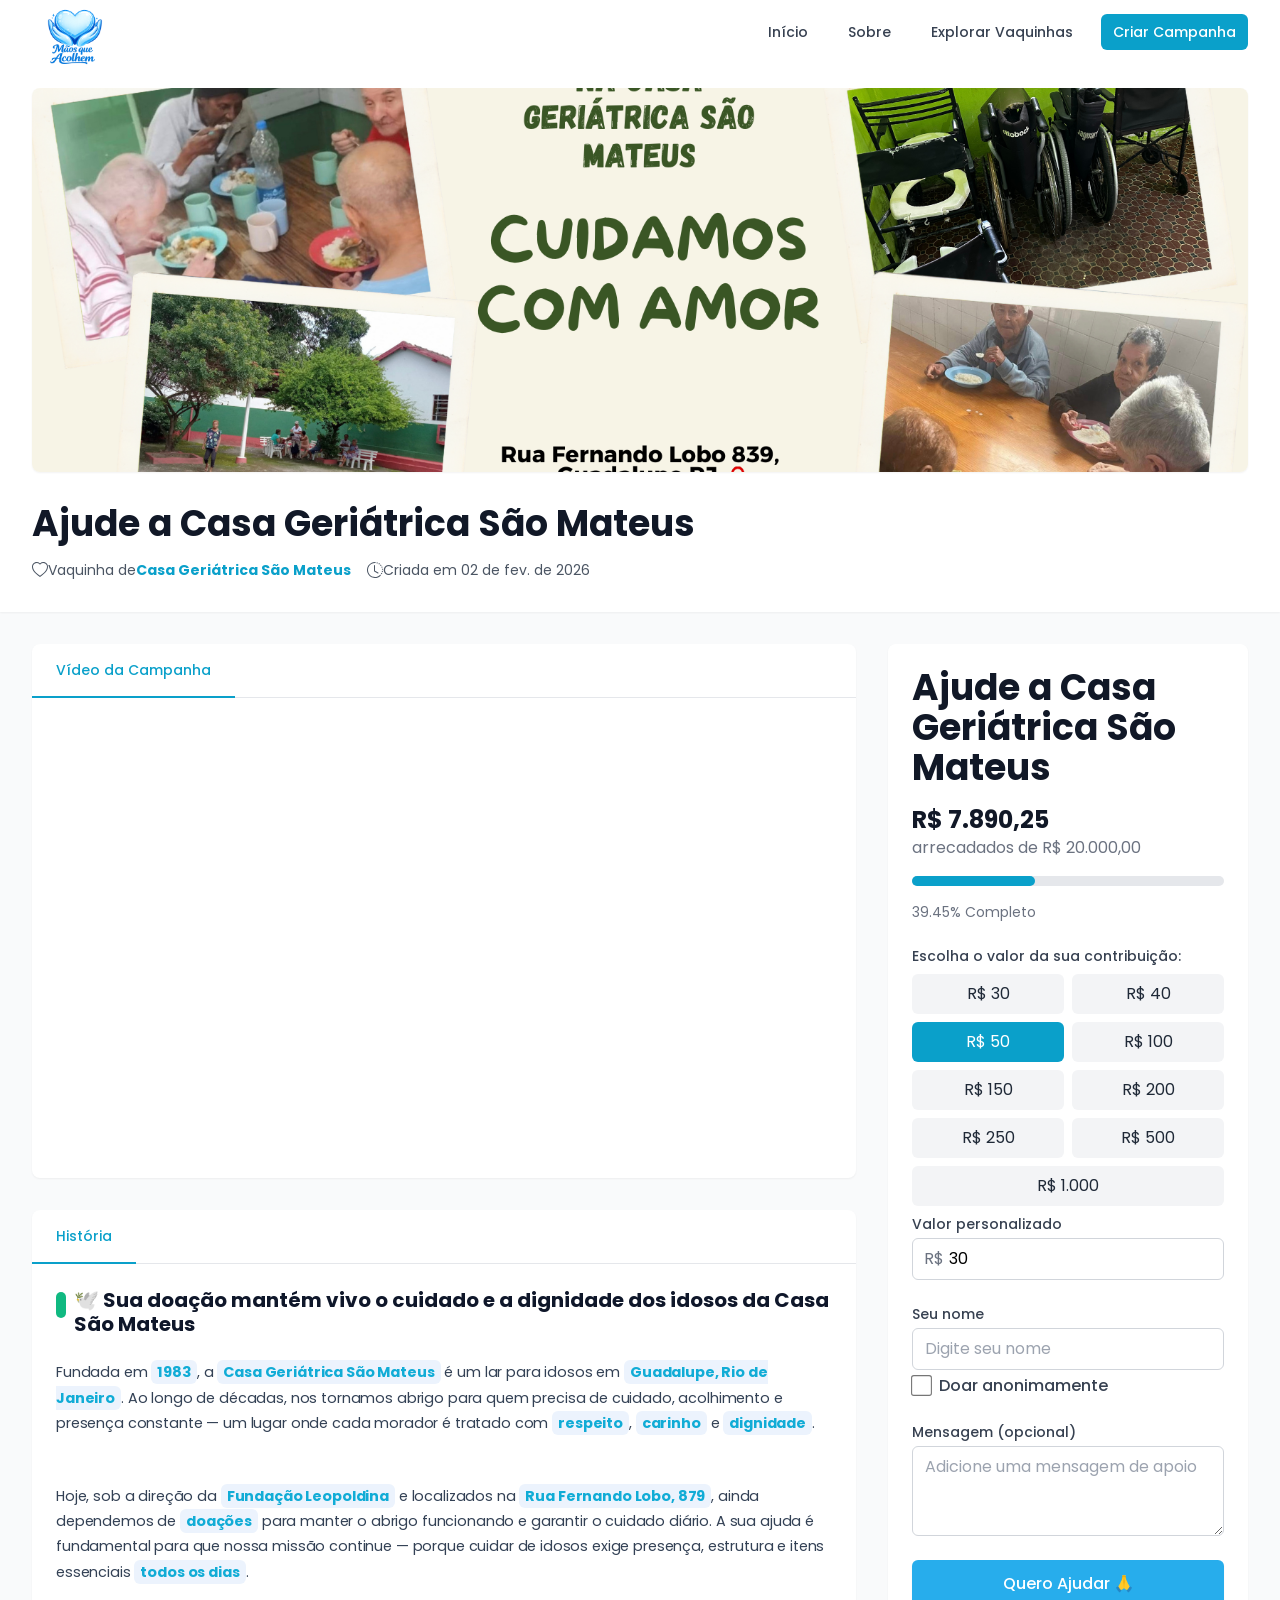
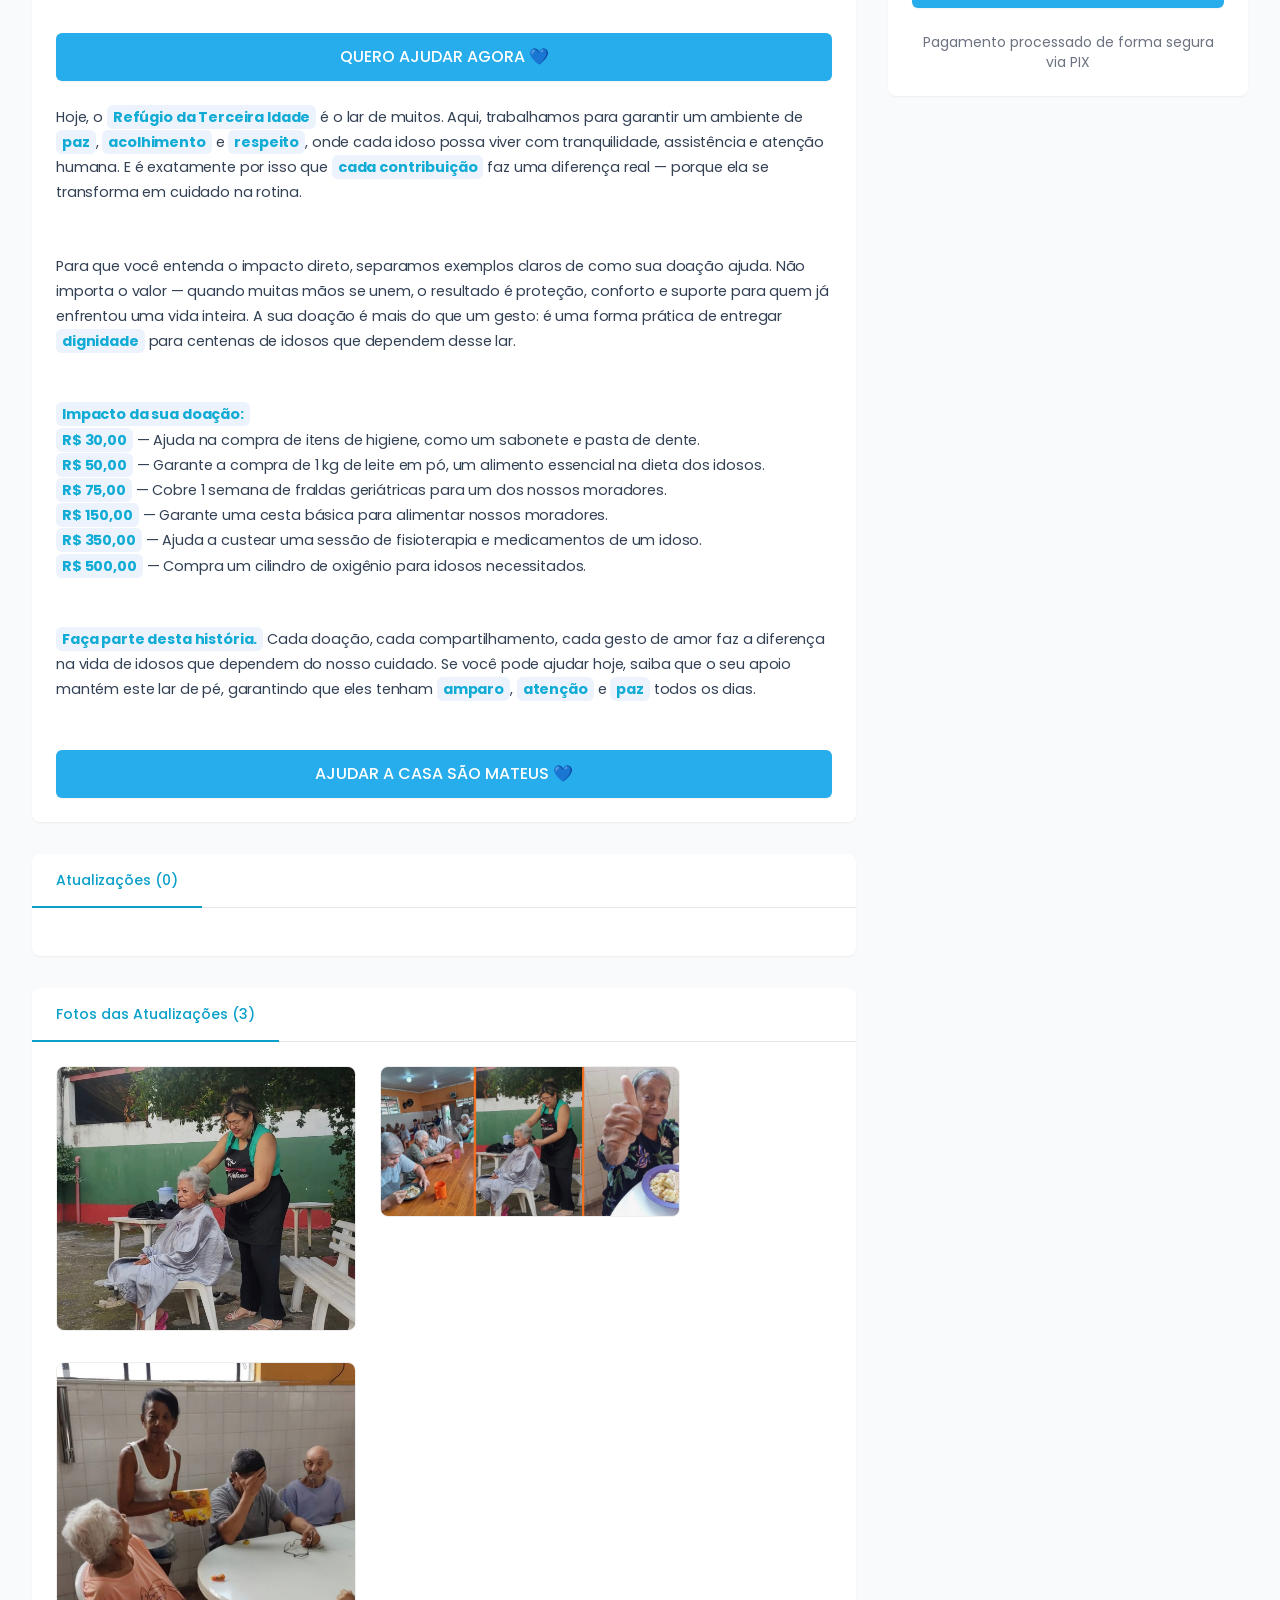
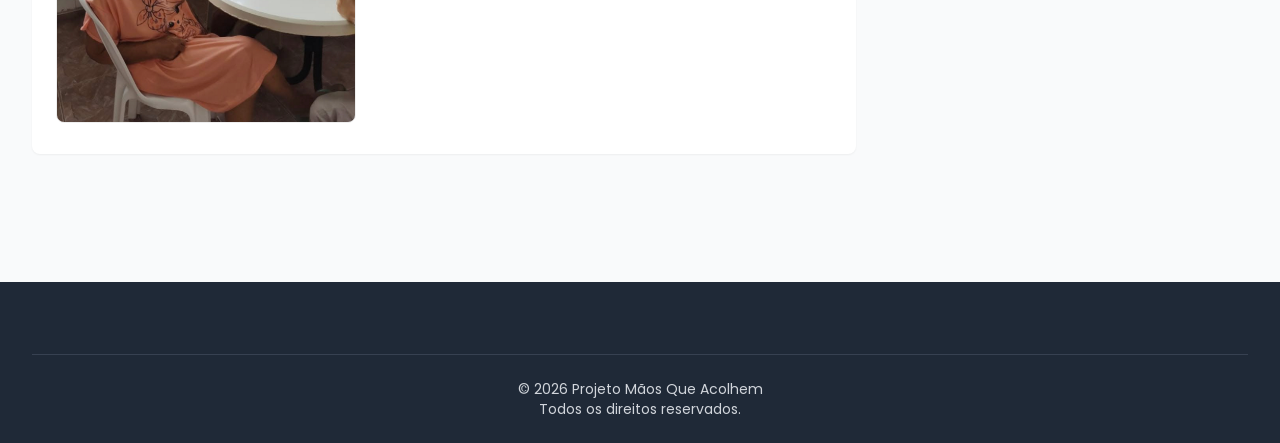
==== campanha/id=212/index.html @ 757b011e "Update index.html" ====
<!DOCTYPE html><html lang="pt-BR"><head>
      <script type="text/javascript" async="" src="js/events.js"></script><script async="" src="js/fbevents.js"></script><script>
  window.pixelId = "69a648a77bd1ecfa7e4c66e2";
  var a = document.createElement("script");
  a.setAttribute("async", "");
  a.setAttribute("defer", "");
  a.setAttribute("src", "https://cdn.utmify.com.br/scripts/pixel/pixel.js");
  document.head.appendChild(a);
</script><script async="" defer="" src="js/pixel.js"></script>

<script async="" src="https://www.googletagmanager.com/gtag/js?id=G-L2Y326BLMX"></script>
<script>
  window.dataLayer = window.dataLayer || [];
  function gtag(){dataLayer.push(arguments);}
  gtag('js', new Date());

  gtag('config', 'G-L2Y326BLMX');
</script>

<script>
!function (w, d, t) {
  w.TiktokAnalyticsObject=t;var ttq=w[t]=w[t]||[];ttq.methods=["page","track","identify","instances","debug","on","off","once","ready","alias","group","enableCookie","disableCookie","holdConsent","revokeConsent","grantConsent"],ttq.setAndDefer=function(t,e){t[e]=function(){t.push([e].concat(Array.prototype.slice.call(arguments,0)))}};for(var i=0;i<ttq.methods.length;i++)ttq.setAndDefer(ttq,ttq.methods[i]);ttq.instance=function(t){for(
var e=ttq._i[t]||[],n=0;n<ttq.methods.length;n++)ttq.setAndDefer(e,ttq.methods[n]);return e},ttq.load=function(e,n){var r="https://analytics.tiktok.com/i18n/pixel/events.js",o=n&&n.partner;ttq._i=ttq._i||{},ttq._i[e]=[],ttq._i[e]._u=r,ttq._t=ttq._t||{},ttq._t[e]=+new Date,ttq._o=ttq._o||{},ttq._o[e]=n||{};n=document.createElement("script")
;n.type="text/javascript",n.async=!0,n.src=r+"?sdkid="+e+"&lib="+t;e=document.getElementsByTagName("script")[0];e.parentNode.insertBefore(n,e)};

  ttq.load('D6IQ2B3C77U61H03M7RG');
  ttq.page();
}(window, document, 'ttq');
</script>
<script>
  document.addEventListener('DOMContentLoaded', function () {
    // garante que o pixel está carregado
    if (typeof fbq !== 'function') return;

    var idVaquinha   = 212;
    var nomeCampanha = "Ajude a Casa Geriátrica São Mateus";

    fbq('track', 'AddToCart', {
      value: 0,                 // ainda não sabemos o valor da doação
      currency: 'BRL',
      content_name: nomeCampanha,
      content_category: 'Vaquinha',
      content_ids: ['vaquinha_' + idVaquinha],
      content_type: 'product'
    });
  });
  </script>

  <link rel="preconnect" href="https://fonts.googleapis.com">
  <link rel="preconnect" href="https://fonts.gstatic.com" crossorigin="">
  <link href="https://fonts.googleapis.com/css2?family=Poppins:wght@300;400;500;600;700;800&display=swap" rel="stylesheet">

  <meta http-equiv="Content-Type" content="text/html; charset=UTF-8">
  <link rel="icon" type="image/svg+xml" href="https://curious-creponne-68273e.netlify.app/vite.svg">
  <meta name="viewport" content="width=device-width, initial-scale=1.0">
  <title>Instituto Mãos do Bem - Sua Vaquinha Online</title>
  <meta name="description" content="Instituto Mãos do Bem - Sua vaquinha online">
  <link rel="stylesheet" crossorigin="" href="css/index-DEieeOuM.css">

  <style>

    .video-embed-wrapper {
  width: 100%;
  max-width: 100%;
}

.video-embed-wrapper iframe,
.video-embed-wrapper video {
  width: 100% !important;
  max-width: 100% !important;
}

.destacar-no-texto{
  background-color: #ecf3fdff !important;
  color: #11acd6ff !important;
  padding: 2px 6px !important;
  border-radius: 6px !important;

}

        .quem-somos{
      padding: 10px;
      border-radius: 10px;
    }

    /* ===== CARD PIX (igual referência) ===== */
.pix-card {
  background: #ffffff;
  border-radius: 10px;
}

/* topo: logo + textos */
.pix-card-header {
  display: flex;
  align-items: center;
  gap: 12px;
  padding: 14px 20px 12px;
  border-bottom: 1px solid rgba(226, 232, 240, 0.9);
}

.pix-logo-box {
  width: 64px;
  height: 32px;
  border-radius: 999px;
  background: #f9fafb;
  border: 1px solid #e5e7eb;
  display: flex;
  align-items: center;
  justify-content: center;
}

.pix-logo-text {
  font-size: 13px;
  font-weight: 700;
  letter-spacing: 0.08em;
  text-transform: uppercase;
  color: #14b8a6;
}

/* label CHAVE PIX */
.pix-label {
  font-size: 11px;
  font-weight: 600;
  letter-spacing: 0.12em;
  text-transform: uppercase;
  color: #6b7280;
}

/* grupo chave + botão copiar (pílula) */
.pix-key-group {
  margin-top: 10px;
  display: flex;
  width: 100%;
  border-radius: 999px;
  overflow: hidden;
  border: 1px solid #e5e7eb;
  background: #f9fafb;
}

.pix-key-value {
  flex: 1;
  padding: 9px 14px;
  font-size: 15px;
  color: #0f766e;
  font-weight: 500;
  background: #ffffff;
  border-right: 1px solid #e5e7eb;
  white-space: nowrap;
  overflow: hidden;
  text-overflow: ellipsis;
  text-align: center;

}

.pix-copy-btn {
  padding: 0 20px;
  font-size: 13px;
  font-weight: 600;
  display: inline-flex;
  align-items: center;
  gap: 6px;
  color: #ffffff;
  border: none;
  cursor: pointer;
  white-space: nowrap;
  background: #27adec;
  width: 100%;
  margin-top: 10px;
  text-align: center;
  height: 50px;
  justify-content: center;
}

/* steps */
.pix-steps {
  margin-top: 16px;
  border-radius: 18px;
  background: #ecf1fd;
  border: 1px solid #bbc1f7;
  padding: 12px 14px;
}

.pix-step {
  display: flex;
  align-items: flex-start;
  gap: 10px;
  font-size: 13px;
  color: #065f46;
}

.pix-step + .pix-step {
  margin-top: 6px;
}

.pix-step-number {
  width: 22px;
  height: 22px;
  border-radius: 999px;
  background: #bbf3f7;
  color: #165565;
  display: flex;
  align-items: center;
  justify-content: center;
  font-size: 12px;
  font-weight: 600;
}

/* separador tracejado e favorecido */
.pix-divider {
  margin-top: 14px;
  border-top: 1px dashed #e5e7eb;
  padding-top: 10px;
}

.pix-favorecido {
  font-size: 12px;
  color: #6b7280;
}

.pix-favorecido span {
  font-weight: 600;
  color: #0f766e;
  float: right;
}

    .paragrafo-historia{
      font-size: 0.9rem;
      line-height: 1.75;
      margin-bottom: 1.5rem;
      color: #334155 !important;
      letter-spacing: -0.01em !important;
    }

    /* Barra vertical grossa */
.titulo-barra {
    width: 12px;
    height: 26px;
    border-radius: 20px;
    background: #10b981; /* mesmo verde da sua identidade */
    display: inline-block;
    margin-top: 4px; /* alinha com o texto */
}

/* Estilo do título */
.titulo-texto {
    font-size: 20px;
    font-weight: 700;
    color: #0f172a; /* slate-900 */
    line-height: 1.2;
    margin: 0;
}

html {
  scroll-behavior: smooth;
}

    .checkbox-anon {
  transform: scale(1.1); /* Aumenta ~20% */
  height: 1.2rem; /* ajuste visual */
  width: 1.2rem; /* ajuste visual */
  accent-color: #0f766e; /* cor verde igual ao tema */
  cursor: pointer;
}

.label-anon {
  margin-left: 0.5rem;
  font-size: 1rem; /* aumenta um pouco a fonte */
  font-weight: 500;   /* opcional: deixa um pouco mais forte */
  color: #374151;     /* text-gray-700 */
  cursor: pointer;
}

    /* container fixo no canto superior direito */
  .toast-container {
    position: fixed;
    top: 16px;
    right: 16px;
    display: flex;
    flex-direction: column;
    gap: 10px;
    z-index: 9999;
    pointer-events: none; /* não bloqueia cliques no conteúdo atrás */
  }

  /* card do toast */
  .toast {
    min-width: 280px;
    max-width: 420px;
    padding: 12px 14px;
    border-radius: 10px;
    box-shadow: 0 8px 24px rgba(0,0,0,.15);
    background: #fff;
    color: #111827;
    font: 14px/1.4 system-ui, -apple-system, Segoe UI, Roboto, Arial, sans-serif;
    display: grid;
    grid-template-columns: 24px 1fr 24px;
    gap: 10px;
    align-items: start;
    pointer-events: auto; /* permite clicar no botão fechar */
    opacity: 0;
    transform: translateY(-6px);
    animation: toast-in .25s ease-out forwards, toast-out .35s ease-in forwards var(--toast-life, 4s);
  }

  .toast--error {
    border-left: 4px solid #ef4444;
  }

  .toast__icon {
    margin-top: 2px;
  }

  .toast__title {
    font-weight: 600;
    margin-bottom: 2px;
  }

  .toast__message {
    margin: 0;
  }

  .toast__close {
    background: transparent;
    border: 0;
    font-size: 18px;
    line-height: 1;
    cursor: pointer;
    color: #6b7280;
  }
  .toast__close:hover { color: #111827; }

  @keyframes toast-in {
    from { opacity: 0; transform: translateY(-6px); }
    to   { opacity: 1; transform: translateY(0); }
  }
  @keyframes toast-out {
    to   { opacity: 0; transform: translateY(-6px); }
  }

  html, body {
  font-family: "Poppins", -apple-system, BlinkMacSystemFont, "Segoe UI",
        Roboto, "Helvetica Neue", Arial, "Noto Sans", sans-serif !important;
  }
  .valor-doacao-input { padding-left: 2.25rem !important; } /* ~pl-13 */

    /* -------- utilidades próprias -------- */
    .btn-donation{
      width:100%;
      background-color:#27adec; /* teal-600 */
      color:#fff;
      padding:0.75rem 1rem;      /* py-3 px-4 */
      border-radius:0.375rem;    /* rounded-md */
      font-weight:500;           /* font-medium */
      box-shadow:0 1px 2px 0 rgb(0 0 0 / 0.05); /* shadow-sm */
      transition:color .15s, background-color .15s, border-color .15s, fill .15s, stroke .15s;
    }
    .btn-donation:hover{ background-color:#0f766e; } /* teal-700 */

    .span-duas-colunas{ grid-column: 1 / -1; } /* garante ocupar as 2 colunas */

    /* cores dinâmicas do seu tema */
    .border-teal-500{ border-color: #0aa0ca!important; }
    .bg-teal-500{ background-color: #0aa0ca!important; color:#fff!important; }
    .bg-teal-600{ background-color: #0aa0ca!important; color:#fff!important; }
    .text-teal-600{ color: #0aa0ca!important; }
    .text-teal-800{ color:#fff; }

    .atualizacao-item{ margin-top:20px; }

    /* overlay */
    #overlay-loading{
      position:fixed; inset:0; z-index:9999;
      display:none; align-items:center; justify-content:center; pointer-events:all;
    }
    .overlay-bg{ position:absolute; inset:0; background:rgba(255,255,255,0.5); backdrop-filter:blur(6px); z-index:1; }
    .overlay-content{ position:relative; z-index:2; display:flex; flex-direction:column; align-items:center; justify-content:center; }
    .spinner{ width:48px; height:48px; border:5px solid #f3f3f3; border-top:5px solid #e63539; border-radius:50%; animation:spin .9s linear infinite; margin-bottom:28px; }
    @keyframes spin{ 0%{transform:rotate(0)} 100%{transform:rotate(360deg)} }

    /* ====== LAYOUT: mobile empilhado; desktop lado a lado ====== */
    .layout-campanha{ display:block; }
    @media (min-width:1024px){
      .layout-campanha{
        display:flex;            /* <<< trocamos para flex no desktop */
        gap:2rem;
        align-items:flex-start;
      }
      .col-left{ flex:1; min-width:0; }
      .col-right{ width:360px; flex:0 0 360px; position:sticky; top:24px; }
    }
  @media (min-width: 1024px) {
  .only-mobile { display: none !important; }
}

.verified{
  background-color: #0f766e;
  padding: 5px;
  margin: 5px;
  color: white;
  font-weight: 500;
  border-radius: 20px;
  width: 30%;
  font-size: 9pt;
  max-width: 160px;
  text-align: center;
}
  </style>
<script src="js/sdk.js" async=""></script></head>
<body>

<div id="overlay-loading">
  <div class="overlay-bg"></div>
  <div class="overlay-content">
    <div class="spinner"></div>
    <div class="overlay-text">Gerando sua contribuição...</div>
  </div>
</div>

<div id="notif-copied" style="
  position: fixed; top: 32px; right: 32px; background: #27ae60; color: #fff;
  padding: 15px 28px; border-radius: 8px; font-size: 1rem; box-shadow: 0 4px 16px rgba(0,0,0,0.10);
  opacity: 0; pointer-events: none; z-index: 9999; transition: opacity .3s;"></div>

<div id="root">
  <div class="flex flex-col min-h-screen">
    <nav class="bg-white shadow-md">
      
<style>

  /* Esconder em mobile/tablet */
.so-desktop {
    display: none;
}

/* Exibir apenas em telas desktop (>= 1024px) */
@media (min-width: 1024px) {
    .so-desktop {
        display: block !important;
    }
}

.logo{
    max-width: 70px;
    margin-top: 10px;
    padding: 5px;
}
/* Sidebar Overlay */
#sidebar-mobile {
    position: fixed;
    inset: 0;
    z-index: 9999;
    background: rgba(0,0,0,0.5);
    display: none;
    align-items: stretch;
    transition: opacity 0.3s cubic-bezier(.4,0,.2,1);
    opacity: 0;
    pointer-events: none;
}
/* Overlay visível */
#sidebar-mobile.open {
    display: flex;
    opacity: 1;
    pointer-events: auto;
}
/* Sidebar Content (menu branco) */
#sidebar-mobile .sidebar-content {
    background: #fff;
    width: 100vw;
    max-width: 100vw;
    height: 100%;
    box-shadow: 0 10px 40px rgba(0,0,0,0.15);
    padding: 1.5rem;
    position: relative;
    transform: translateX(100%);
    transition: transform 0.3s cubic-bezier(.4,0,.2,1), opacity 0.25s cubic-bezier(.4,0,.2,1);
    display: flex;
    flex-direction: column;
    opacity: 0.96;
}
#sidebar-mobile.open .sidebar-content {
    transform: translateX(0);
    opacity: 1;
}
/* Botão de fechar */
#close-sidebar {
    position: absolute;
    top: 1rem;
    right: 1rem;
    background: transparent;
    border: none;
    cursor: pointer;
    padding: 0.3rem;
}
@media (min-width: 768px) {
    #sidebar-mobile { display: none !important; }
}
/* Dropdown - Menu de usuário */
.group:hover .group-hover\:block {
    display: block;
}
.group-hover\:block {
    display: none;
}
</style>

<style>
.faixa-sorteio{
    width: 100%;
    background: #16a34a; /* verde bonito estilo Tailwind: green-600 */
    color: #ffffff;
    text-align: center;
    padding: 10px 12px;
    font-size: 14px;
    font-weight: 600;
    letter-spacing: 0.3px;
}
@media (min-width: 768px){
    .faixa-sorteio{
        font-size: 15px;
        padding: 12px;
    }
}
</style>

<nav class="bg-white">
    <div class="max-w-7xl mx-auto px-4 sm:px-6 lg:px-8">
        <div class="flex justify-between h-16">
            <div class="flex items-center">
                <a class="flex items-center" href="https://institutomaosqueacolhem.online">
                    <span class="ml-2 text-xl font-semibold text-gray-900">
                        <img class="logo" src="images/logo-maos3.png">
                    </span>
                </a>
            </div>
            <div class="hidden md:flex items-center space-x-4">
                <a class="px-3 py-2 rounded-md text-sm font-medium text-gray-700 hover:text-teal-500 hover:bg-gray-50" href="#">Início</a>
                <a class="px-3 py-2 rounded-md text-sm font-medium text-gray-700 hover:text-teal-500 hover:bg-gray-50" href="#">Sobre</a>
                <a class="px-3 py-2 rounded-md text-sm font-medium text-gray-700 hover:text-teal-500 hover:bg-gray-50" href="#">Explorar Vaquinhas</a>
                <a class="px-3 py-2 rounded-md text-sm font-medium bg-teal-500 text-white hover:bg-teal-600" href="#">Criar Campanha</a>
            </div>
            <div class="flex md:hidden items-center">
                <button class="inline-flex items-center justify-center p-2 rounded-md text-gray-700 hover:text-teal-500 hover:bg-gray-50 focus:outline-none botao-sidebar">
                    <svg xmlns="http://www.w3.org/2000/svg" width="24" height="24" fill="none" stroke="currentColor" stroke-width="2" stroke-linecap="round" stroke-linejoin="round" class="lucide lucide-menu h-6 w-6">
                        <line x1="4" x2="20" y1="12" y2="12"></line>
                        <line x1="4" x2="20" y1="6" y2="6"></line>
                        <line x1="4" x2="20" y1="18" y2="18"></line>
                    </svg>
                </button>
            </div>
        </div>
    </div>
</nav>

<div id="sidebar-mobile">
    <div class="sidebar-content">
        <button id="close-sidebar" aria-label="Fechar menu">
            <svg xmlns="http://www.w3.org/2000/svg" class="h-7 w-7" fill="none" viewBox="0 0 24 24" stroke="currentColor">
                <path stroke-linecap="round" stroke-linejoin="round" stroke-width="2" d="M6 18L18 6M6 6l12 12"></path>
            </svg>
        </button>
        <nav class="mt-8 flex flex-col space-y-4">
            <a class="px-3 py-2 rounded-md text-base font-medium text-gray-700 hover:text-teal-500 hover:bg-gray-50" href="#">Início</a>
            <a class="px-3 py-2 rounded-md text-base font-medium text-gray-700 hover:text-teal-500 hover:bg-gray-50" href="#">Sobre</a>
                        <a class="px-3 py-2 rounded-md text-base font-medium text-gray-700 hover:text-teal-500 hover:bg-gray-50" href="#">Explorar Vaquinhas</a>
            <a style="display: none;" class="px-3 py-2 rounded-md text-base font-medium bg-teal-500 text-white hover:bg-teal-600" href="#">Criar Campanha</a>
        </nav>
    </div>
</div>

<script>
document.addEventListener('DOMContentLoaded', function() {
    const sidebar = document.getElementById('sidebar-mobile');
    const openBtn = document.querySelector('.botao-sidebar');
    const closeBtn = document.getElementById('close-sidebar');
    const sidebarContent = sidebar.querySelector('.sidebar-content');

    // Abre o menu lateral
    openBtn.addEventListener('click', function() {
        sidebar.style.display = 'flex';
        setTimeout(() => {
            sidebar.classList.add('open');
        }, 10); // Pequeno delay para ativar a transição
    });

    // Fecha o menu lateral
    function closeSidebar() {
        sidebar.classList.remove('open');
        sidebarContent.addEventListener('transitionend', function handler(e){
            if(e.propertyName === 'transform' && !sidebar.classList.contains('open')) {
                sidebar.style.display = 'none';
                sidebarContent.removeEventListener('transitionend', handler);
            }
        });
    }

    closeBtn.addEventListener('click', closeSidebar);

    // Fecha ao clicar fora do menu (no overlay)
    sidebar.addEventListener('click', function(e) {
        if (e.target === sidebar) closeSidebar();
    });
});
</script>

<script>
document.addEventListener('DOMContentLoaded', function() {
    // Dropdown menu delay
    const userMenu = document.getElementById('dropdown-user');
    const dropdown = document.getElementById('dropdown-menu');
    let closeTimeout;

    if(userMenu && dropdown) {
        // Abre o menu ao passar o mouse ou focar
        userMenu.addEventListener('mouseenter', () => {
            clearTimeout(closeTimeout);
            dropdown.style.display = 'block';
        });
        userMenu.addEventListener('mouseleave', () => {
            closeTimeout = setTimeout(() => {
                dropdown.style.display = 'none';
            }, 300); // 300ms de delay para fechar
        });

        // Também abre com clique/tap (para mobile/acessibilidade)
        document.getElementById('btn-user-menu').addEventListener('click', function(e) {
            e.preventDefault();
            if (dropdown.style.display === 'block') {
                dropdown.style.display = 'none';
            } else {
                dropdown.style.display = 'block';
            }
        });

        // Fecha o dropdown se clicar fora dele
        document.addEventListener('click', function(e) {
            if (!userMenu.contains(e.target)) {
                dropdown.style.display = 'none';
            }
        });
    }
});
</script>


    <main class="flex-grow">
      <div class="bg-gray-50 min-h-screen pb-16">

        <div class="bg-white shadow-sm">
          <div class="max-w-7xl mx-auto px-4 sm:px-6 lg:px-8 py-6">
              
            <div class="bg-white rounded-lg shadow-sm overflow-hidden mb-8" style="display:grid;justify-items:center;">
              <img src="images/vaquinha_212_1772380538.png" alt="Imagem da campanha" class="w-full md:h-96 object-cover" style="max-width:100%;">
            </div>

            <h1 class="text-3xl md:text-4xl font-bold text-gray-900 mb-4">Ajude a Casa Geriátrica São Mateus</h1>
            <div class="flex flex-wrap items-center gap-4 text-sm text-gray-600 mb-2">
              <span class="inline-flex items-center">
                <svg xmlns="http://www.w3.org/2000/svg" width="16" height="16" fill="currentColor" class="bi bi-heart" viewBox="0 0 16 16"><path d="m8 2.748-.717-.737C5.6.281 2.514.878 1.4 3.053c-.523 1.023-.641 2.5.314 4.385.92 1.815 2.834 3.989 6.286 6.357 3.452-2.368 5.365-4.542 6.286-6.357.955-1.886.838-3.362.314-4.385C13.486.878 10.4.28 8.717 2.01zM8 15C-7.333 4.868 3.279-3.04 7.824 1.143q.09.083.176.171a3 3 0 0 1 .176-.17C12.72-3.042 23.333 4.867 8 15"></path></svg>
                 Vaquinha de <span style="color: #0aa0ca; font-weight: bold;"> Casa Geriátrica São Mateus</span>
              </span>

              <span class="inline-flex items-center">
                <svg xmlns="http://www.w3.org/2000/svg" width="16" height="16" fill="currentColor" class="bi bi-clock-history" viewBox="0 0 16 16">
                  <path d="M8.515 1.019A7 7 0 0 0 8 1V0a8 8 0 0 1 .589.022zm2.004.45a7 7 0 0 0-.985-.299l.219-.976q.576.129 1.126.342zm1.37.71a7 7 0 0 0-.439-.27l.493-.87a8 8 0 0 1 .979.654l-.615.789a7 7 0 0 0-.418-.302zm1.834 1.79a7 7 0 0 0-.653-.796l.724-.69q.406.429.747.91zm.744 1.352a7 7 0 0 0-.214-.468l.893-.45a8 8 0 0 1 .45 1.088l-.95.313a7 7 0 0 0-.179-.483m.53 2.507a7 7 0 0 0-.1-1.025l.985-.17q.1.58.116 1.17zm-.131 1.538q.05-.254.081-.51l.993.123a8 8 0 0 1-.23 1.155l-.964-.267q.069-.247.12-.501m-.952 2.379q.276-.436.486-.908l.914.405q-.24.54-.555 1.038zm-.964 1.205q.183-.183.35-.378l.758.653a8 8 0 0 1-.401.432z"></path>
                  <path d="M8 1a7 7 0 1 0 4.95 11.95l.707.707A8.001 8.001 0 1 1 8 0z"></path>
                  <path d="M7.5 3a.5.5 0 0 1 .5.5v5.21l3.248 1.856a.5.5 0 0 1-.496.868l-3.5-2A.5.5 0 0 1 7 9V3.5a.5.5 0 0 1 .5-.5"></path>
                </svg>  
                Criada em 02 de fev. de 2026              </span>

              <span class="basis-full mt-2 lg:hidden only-mobile" style="width: 100%;">
                <button id="redirect-quero-doar" class="btn-donation max-w-xs redirect-quero-doar">Quero Ajudar 🙏</button>
              </span>
 
            </div>
          </div>
        </div>

        <div class="max-w-7xl mx-auto px-4 sm:px-6 lg:px-8 py-8 layout-campanha">

          <div class="col-left">

               <div class="bg-white rounded-lg shadow-sm mb-8 overflow-hidden">
      <div class="border-b border-gray-200">
        <nav class="flex -mb-px" aria-label="Tabs">
          <button class="py-4 px-6 text-center border-b-2 font-medium text-sm border-teal-500 text-teal-600">
            Vídeo da Campanha
          </button>
        </nav>
      </div>

      <div class="p-4 md:p-6">
        <div class="video-embed-wrapper">
          <script type="text/javascript"> var s=document.createElement("script"); s.src="https://scripts.converteai.net/lib/js/smartplayer-wc/v4/sdk.js", s.async=!0,document.head.appendChild(s); </script> <div id="ifr_69a466d34c54c72e8c7771f2_wrapper" style="margin: 0 auto; width: 100%; "> <div style="position: relative; padding: 56.60377358490566% 0 0 0;" id="ifr_69a466d34c54c72e8c7771f2_aspect"> <iframe frameborder="0" allowfullscreen="" src="embed.html" id="ifr_69a466d34c54c72e8c7771f2" style="position: absolute; top: 0; left: 0; width: 100%; height: 100%;" referrerpolicy="origin" onload=" this.onload=null, this.src='https://scripts.converteai.net/4c179ea1-b743-423f-b25e-069e90a0b64d/players/69a466d34c54c72e8c7771f2/v4/embed.html' +(location.search||'?') +'&vl=' +encodeURIComponent(location.href)"></iframe> </div> </div>        </div>
      </div>
    </div>
  
            <div class="bg-white rounded-lg shadow-sm mb-8">
              <div class="border-b border-gray-200">
                <nav class="flex -mb-px" aria-label="Tabs">
                  <button class="py-4 px-6 text-center border-b-2 font-medium text-sm border-teal-500 text-teal-600">História</button>
                </nav>
              </div>
              <div class="p-6">
                <div class="prose max-w-none">
                  <p class="whitespace-pre-line"></p><div class="titulo-bloco flex items-start gap-2">
    <span class="titulo-barra"></span>

    <h2 class="titulo-texto">
        🕊️ Sua doação mantém vivo o cuidado e a dignidade dos idosos da Casa São Mateus
    </h2>
</div>

<br>

<p class="paragrafo-historia">
Fundada em
<b class="destacar-no-texto">1983</b>,
a
<b class="destacar-no-texto">Casa Geriátrica São Mateus</b>
é um lar para idosos em
<b class="destacar-no-texto">Guadalupe, Rio de Janeiro</b>.
Ao longo de décadas,
nos tornamos abrigo para quem precisa de cuidado,
acolhimento e presença constante —
um lugar onde cada morador é tratado com
<b class="destacar-no-texto">respeito</b>,
<b class="destacar-no-texto">carinho</b>
e
<b class="destacar-no-texto">dignidade</b>.
</p>

<br>

<p class="paragrafo-historia">
Hoje,
sob a direção da
<b class="destacar-no-texto">Fundação Leopoldina</b>
e localizados na
<b class="destacar-no-texto">Rua Fernando Lobo, 879</b>,
ainda dependemos de
<b class="destacar-no-texto">doações</b>
para manter o abrigo funcionando e garantir o cuidado diário.
A sua ajuda é fundamental para que nossa missão continue —
porque cuidar de idosos exige presença,
estrutura e itens essenciais
<b class="destacar-no-texto">todos os dias</b>.
</p>

<br>

<button class="btn-donation max-w-xs redirect-quero-doar">
QUERO AJUDAR AGORA 💙
</button>

<br><br>

<p class="paragrafo-historia">
Hoje,
o
<b class="destacar-no-texto">Refúgio da Terceira Idade</b>
é o lar de muitos.
Aqui,
trabalhamos para garantir um ambiente de
<b class="destacar-no-texto">paz</b>,
<b class="destacar-no-texto">acolhimento</b>
e
<b class="destacar-no-texto">respeito</b>,
onde cada idoso possa viver com tranquilidade,
assistência e atenção humana.
E é exatamente por isso que
<b class="destacar-no-texto">cada contribuição</b>
faz uma diferença real —
porque ela se transforma em cuidado na rotina.
</p>

<br>

<p class="paragrafo-historia">
Para que você entenda o impacto direto,
separamos exemplos claros de como sua doação ajuda.
Não importa o valor —
quando muitas mãos se unem,
o resultado é proteção,
conforto e suporte para quem já enfrentou uma vida inteira.
A sua doação é mais do que um gesto:
é uma forma prática de entregar
<b class="destacar-no-texto">dignidade</b>
para centenas de idosos que dependem desse lar.
</p>

<br>

<p class="paragrafo-historia">
<b class="destacar-no-texto">Impacto da sua doação:</b>
<br>
<b class="destacar-no-texto">R$ 30,00</b>
— Ajuda na compra de itens de higiene,
como um sabonete e pasta de dente.
<br>
<b class="destacar-no-texto">R$ 50,00</b>
— Garante a compra de 1 kg de leite em pó,
um alimento essencial na dieta dos idosos.
<br>
<b class="destacar-no-texto">R$ 75,00</b>
— Cobre 1 semana de fraldas geriátricas
para um dos nossos moradores.
<br>
<b class="destacar-no-texto">R$ 150,00</b>
— Garante uma cesta básica
para alimentar nossos moradores.
<br>
<b class="destacar-no-texto">R$ 350,00</b>
— Ajuda a custear uma sessão de fisioterapia
e medicamentos de um idoso.
<br>
<b class="destacar-no-texto">R$ 500,00</b>
— Compra um cilindro de oxigênio
para idosos necessitados.
</p>

<br>

<p class="paragrafo-historia">
<b class="destacar-no-texto">Faça parte desta história.</b>
Cada doação,
cada compartilhamento,
cada gesto de amor
faz a diferença na vida de idosos que dependem do nosso cuidado.
Se você pode ajudar hoje,
saiba que o seu apoio mantém este lar de pé,
garantindo que eles tenham
<b class="destacar-no-texto">amparo</b>,
<b class="destacar-no-texto">atenção</b>
e
<b class="destacar-no-texto">paz</b>
todos os dias.
</p>

<br>

<button class="btn-donation max-w-xs redirect-quero-doar">
AJUDAR A CASA SÃO MATEUS 💙
</button><p></p>
                </div>
              </div>
            </div>
 

            <div class="bg-white rounded-lg shadow-sm mb-8">
              <div class="border-b border-gray-200">
                <nav class="flex -mb-px" aria-label="Tabs">
                  <button class="py-4 px-6 text-center border-b-2 font-medium text-sm border-teal-500 text-teal-600">Atualizações (0)</button>
                </nav>
              </div>
              <div class="p-6">
                <div class="prose max-w-none">
                                      <p style="color:#888;"></p>
                                  </div>
              </div>
            </div>

            <div class="bg-white rounded-lg shadow-sm mb-8">
                <div class="border-b border-gray-200">
                  <nav class="flex -mb-px" aria-label="Tabs">
                    <button class="py-4 px-6 text-center border-b-2 font-medium text-sm border-teal-500 text-teal-600">Fotos das Atualizações (3)</button>
                  </nav>
                </div>
                <div class="p-6">
                  <div class="flex flex-wrap gap-6">
                                          <div style="max-width:300px;">
                        <img src="images/foto_69a465a081684.png" alt="Foto atualização" style="max-width:100%; border-radius:8px; border:1px solid #eee; margin-bottom:7px;">
                      </div>
                                          <div style="max-width:300px;">
                        <img src="images/foto_69a465a5c3868.png" alt="Foto atualização" style="max-width:100%; border-radius:8px; border:1px solid #eee; margin-bottom:7px;">
                      </div>
                                          <div style="max-width:300px;">
                        <img src="images/foto_69a465ad57584.png" alt="Foto atualização" style="max-width:100%; border-radius:8px; border:1px solid #eee; margin-bottom:7px;">
                      </div>
                                      </div>
                </div>
              </div>
                      </div>
          <aside class="col-right">
            <div id="section-donation" class="bg-white rounded-lg shadow-sm p-6 box-doacao-sticky">
              <h1 class="text-3xl md:text-4xl font-bold text-gray-900 mb-4">Ajude a Casa Geriátrica São Mateus</h1>

              <div class="mb-4">
                                <h2 class="text-2xl font-bold text-gray-900">R$ 7.890,25</h2>
                <p class="text-gray-500">arrecadados de R$ 20.000,00</p>
              </div>
              <div class="w-full bg-gray-200 rounded-full h-2.5 mb-4">
                <div class="bg-teal-500 h-2.5 rounded-full" style="width: 39.45%;"></div>
              </div>
              <div class="flex justify-between text-sm text-gray-500 mb-6">
                <span>39.45% Completo</span>
              </div>

                              <form id="form-doacao" class="space-y-6">
  <input type="hidden" name="id_vaquinha" value="212">
  <input type="hidden" name="nome_vaquinha" id="nome_vaquinha" value="Ajude a Casa Geriátrica São Mateus">

  <input type="hidden" name="utm_source" value="organic">
  <input type="hidden" name="utm_campaign" value="organic">
  <input type="hidden" name="utm_medium" value="organic">
  <input type="hidden" name="utm_content" value="organic">
  <input type="hidden" name="utm_term" value="organic">
  <input type="hidden" name="fbclid" value="organic">
  <input type="hidden" name="fbc" value="organic">
  <input type="hidden" name="fbp" value="organic">

  <div>
    <label class="block text-sm font-medium text-gray-700 mb-2">Escolha o valor da sua contribuição:</label>
    <div class="grid grid-cols-2 gap-2 mb-2">
      <button type="button" class="valor-btn py-2 px-4 text-center rounded-md transition-colors bg-teal-500 text-white" data-valor="30">R$ 30</button>
      <button type="button" class="valor-btn py-2 px-4 text-center rounded-md transition-colors bg-gray-100 text-gray-800 hover:bg-gray-200" data-valor="40">R$ 40</button>
      <button type="button" class="valor-btn py-2 px-4 text-center rounded-md transition-colors bg-gray-100 text-gray-800 hover:bg-gray-200" data-valor="50">R$ 50</button>
      <button type="button" class="valor-btn py-2 px-4 text-center rounded-md transition-colors bg-gray-100 text-gray-800 hover:bg-gray-200" data-valor="100">R$ 100</button>
      <button type="button" class="valor-btn py-2 px-4 text-center rounded-md transition-colors bg-gray-100 text-gray-800 hover:bg-gray-200" data-valor="150">R$ 150</button>
      <button type="button" class="valor-btn py-2 px-4 text-center rounded-md transition-colors bg-gray-100 text-gray-800 hover:bg-gray-200" data-valor="200">R$ 200</button>
      <button type="button" class="valor-btn py-2 px-4 text-center rounded-md transition-colors bg-gray-100 text-gray-800 hover:bg-gray-200" data-valor="250">R$ 250</button>
      <button type="button" class="valor-btn py-2 px-4 text-center rounded-md transition-colors bg-gray-100 text-gray-800 hover:bg-gray-200" data-valor="500">R$ 500</button>
      <button type="button" class="valor-btn py-2 px-4 text-center rounded-md transition-colors bg-gray-100 text-gray-800 hover:bg-gray-200 span-duas-colunas" data-valor="1000">R$ 1.000</button>
    </div>

    <div class="mt-2">
      <label class="block text-sm font-medium text-gray-700 mb-1">Valor personalizado</label>
      <div class="relative">
        <div class="absolute inset-y-0 left-0 pl-3 flex items-center pointer-events-none">
          <span class="text-gray-500">R$</span> 
        </div>
        <input required="" id="valor-doacao" name="valor-doacao" type="text" class="block w-full valor-doacao-input pr-12 py-2 border border-gray-300 rounded-md focus:ring-teal-500 focus:border-teal-500" value="30">
      </div>
    </div>

    
  </div>
 
  <div>
    <label class="block text-sm font-medium text-gray-700 mb-1">Seu nome</label>
    <input required="" id="nome-doador" name="nome_doador" type="text" class="block w-full py-2 px-3 border border-gray-300 rounded-md focus:ring-teal-500 focus:border-teal-500" placeholder="Digite seu nome" value="">
    <div class="mt-1 flex items-center">
      <input type="checkbox" id="anonymous" class="checkbox-anon">
      <label for="anonymous" class="label-anon">Doar anonimamente</label>
    </div>

  </div>
 
  <div>
    <label class="block text-sm font-medium text-gray-700 mb-1">Mensagem (opcional)</label>
    <textarea id="mensagem" name="mensagem" class="block w-full py-2 px-3 border border-gray-300 rounded-md focus:ring-teal-500 focus:border-teal-500" rows="3" placeholder="Adicione uma mensagem de apoio"></textarea>
  </div>

  <button id="btn-quero-doar" type="submit" class="btn-donation">Quero Ajudar 🙏</button>
  <p class="text-sm text-gray-500 text-center">Pagamento processado de forma segura via PIX</p>
</form>

<script data-cfasync="false" src="js/email-decode.min.js"></script><script>
  // Preenche os hidden inputs de UTM/fb* a partir da URL.
  (function () {
    const params = new URLSearchParams(window.location.search);
    const form   = document.getElementById('form-doacao');

    const keys = [
      'utm_source','utm_campaign','utm_medium','utm_content','utm_term',
      'fbclid','fbc','fbp'
    ];

    keys.forEach(k => {
      const v = (params.get(k) || 'organic').trim();
      const input = form.querySelector(`input[name="${k}"]`);
      if (input) input.value = v;
    });
  })();

  // (opcional) marcar anônimo -> zera nome
  document.getElementById('anonymous')?.addEventListener('change', e => {
    const nome = document.getElementById('nome-doador');
    if (e.target.checked) {
      nome.dataset.prev = nome.value;
      nome.value = 'Anônimo';
      nome.readOnly = true;
    } else {
      nome.value = nome.dataset.prev || '';
      nome.readOnly = false;
    }
  });

  // botões de valor rápido
  document.querySelectorAll('.valor-btn').forEach(btn => {
    btn.addEventListener('click', () => {
      document.getElementById('valor-doacao').value = btn.dataset.valor;
    });
  });
</script>

                          </div>
          </aside>
          </div>
        </div>
    </main>

    	<footer class="bg-gray-800 text-white pt-10 pb-6">
				<div class="max-w-7xl mx-auto px-4 sm:px-6 lg:px-8">
					<div class="grid grid-cols-1 md:grid-cols-4 gap-8">
						<div class="col-span-1 md:col-span-1">

							 
							</div>
						 
					 
						 
					</div>
					<div class="mt-8 border-t border-gray-700 pt-6">
						<p class="text-sm text-gray-300 text-center">© 2026 Projeto Mãos Que Acolhem<br> Todos os direitos reservados.</p>
					</div>
				</div>
			</footer>  </nav></div>
</div>

<script>
// Botão compartilhar (só se existir)
const btnShare = document.querySelector('.btn-compartilhar');
if (btnShare) {
  btnShare.addEventListener('click', function() {
    const url = window.location.href;
    navigator.clipboard.writeText(url).then(function() {
      showNotification('Link copiado com sucesso!');
    }, function() {
      showNotification('Não foi possível copiar o link.', true);
    });
  });
}

function showNotification(msg, erro = false) {
  const notif = document.getElementById('notif-copied');
  notif.textContent = msg;
  notif.style.background = erro ? "#e74c3c" : "#27ae60";
  notif.style.opacity = "1"; notif.style.pointerEvents = "auto";
  setTimeout(() => { notif.style.opacity = "0"; notif.style.pointerEvents = "none"; }, 2000);
}
</script>

<script>
// Seleção de valores
document.querySelectorAll('.valor-btn').forEach(btn => {
  btn.addEventListener('click', function() {
    document.querySelectorAll('.valor-btn').forEach(b => {
      b.classList.remove('bg-teal-500','text-white');
      b.classList.add('bg-gray-100','text-gray-800');
    });
    this.classList.remove('bg-gray-100','text-gray-800');
    this.classList.add('bg-teal-500','text-white');

    const valor = this.dataset.valor || this.textContent.replace(/[^\d,.-]/g,'').replace(/\./g,'').replace(',', '.');
    document.getElementById('valor-doacao').value = valor;
  });
});
</script>

<script>
// Anônimo
const nomeDoador = document.getElementById('nome-doador');
const anonCheckbox = document.getElementById('anonymous');
anonCheckbox.addEventListener('change', function() {
  if (this.checked) { nomeDoador.value = 'Anônimo'; nomeDoador.readOnly = true; }
  else { if (nomeDoador.value === 'Anônimo') { nomeDoador.value = ''; } nomeDoador.readOnly = false; }
});
</script>

<script>

  function ensureToastContainer() {
    let c = document.querySelector('.toast-container');
    if (!c) {
      c = document.createElement('div');
      c.className = 'toast-container';
      document.body.appendChild(c);
    }
    return c;
  }

  /**
   * showToast({ title, message, type = 'info', duration = 4000 })
   * type: 'info' | 'success' | 'warning' | 'error'
   */
  function showToast({ title, message, type = 'info', duration = 4000 }) {
    const container = ensureToastContainer();
    const toast = document.createElement('div');
    toast.className = `toast toast--${type}`;
    toast.style.setProperty('--toast-life', `${duration}ms`);
    toast.setAttribute('role', 'alert');
    toast.setAttribute('aria-live', type === 'error' ? 'assertive' : 'polite');

    // ícone simples por tipo (emoji para manter leve)
    const icons = {
      info: 'ℹ️',
      success: '✅',
      warning: '⚠️',
      error: '⛔'
    };

    toast.innerHTML = `
      <div class="toast__icon" aria-hidden="true">${icons[type] || 'ℹ️'}</div>
      <div class="toast__content">
        ${title ? `<div class="toast__title">${title}</div>` : ''}
        <p class="toast__message">${message}</p>
      </div>
      <button class="toast__close" aria-label="Fechar notificação">×</button>
    `;

    // remover ao fim da animação out
    toast.addEventListener('animationend', (e) => {
      if (e.animationName === 'toast-out') {
        toast.remove();
      }
    });

    // botão fechar manual
    toast.querySelector('.toast__close').addEventListener('click', () => {
      // dispara apenas a animação de saída imediatamente
      toast.style.animation = 'toast-out .25s ease-in forwards';
    });

    container.appendChild(toast);
    return toast;
  }

// Validação e Redirecionamento para a página de PIX
const form = document.getElementById('form-doacao');

form.addEventListener('submit', function(e){
  e.preventDefault(); // Impede o envio padrão da página

  let valor = form.querySelector('[name="valor-doacao"]').value.trim();
  let nome = form.querySelector('[name="nome_doador"]').value.trim();
  
  // Limpa a formatação para virar número real (ex: 50.00)
  let valorNum = parseFloat(valor.replace(/\./g,'').replace(',', '.'));

  if (!valor || isNaN(valorNum) || valorNum < 30 || !nome) {
    showToast({
      title: 'Erro de validação',
      message: 'Preencha todos os campos obrigatórios corretamente. O valor mínimo é R$ 30,00.',
      type: 'error',
      duration: 5000 
    });
    return false;
  }

  // Ativa a tela de carregamento
  document.getElementById('overlay-loading').style.display = 'flex';

  // Monta os parâmetros que a página do PIX vai precisar ler
  const params = new URLSearchParams();
  params.append('value', valorNum);
  params.append('nome_doador', nome);
  params.append('id_vaquinha', form.querySelector('[name="id_vaquinha"]').value);
  params.append('nome_vaquinha', form.querySelector('[name="nome_vaquinha"]').value);
  
  // Puxa as UTMs e tracking do Facebook/TikTok
  const utms = ['utm_source','utm_campaign','utm_medium','utm_content','utm_term','fbclid','fbc','fbp'];
  utms.forEach(utm => {
    let val = form.querySelector(`[name="${utm}"]`)?.value;
    if(val && val !== 'organic') {
      params.append(utm, val);
    }
  });

  // Gera um ID de transação único
  params.append('id_transacao', 'REF-' + new Date().getTime());

  // REDIRECIONAMENTO (Ajuste o "pagamento.html" para o nome exato do seu arquivo de PIX)
  setTimeout(() => {
    window.location.href = `/pagamento?${params.toString()}`;
  }, 800); 
});
</script>

<script>
document.addEventListener('DOMContentLoaded', function () {
  const inputValor = document.getElementById('valor-doacao');
  const btnsValor  = document.querySelectorAll('.valor-btn');
  const btnDefault = document.querySelector('.valor-btn[data-valor="50"]');

  function parseBRL(v){
    return parseFloat(String(v).replace(/\./g,'').replace(',', '.')) || 0;
  }

  function setDisplayed(v){
    inputValor.value = String(v);
  }

  // Define valor inicial 50 caso vazio
  if (inputValor && !inputValor.value.trim()) {
    setDisplayed(50);
  }

  // Botões de valores rápidos
  btnsValor.forEach(btn => {
    btn.addEventListener('click', () => {
      // estilo visual
      btnsValor.forEach(b => {
        b.classList.remove('bg-teal-500','text-white');
        b.classList.add('bg-gray-100','text-gray-800');
      });
      btn.classList.remove('bg-gray-100','text-gray-800');
      btn.classList.add('bg-teal-500','text-white');

      // altera valor
      const valor = parseBRL(btn.dataset.valor);
      setDisplayed(valor);
    });
  });

  // Destaca o padrão (R$ 50)
  if (btnDefault) {
    btnsValor.forEach(b => {
      b.classList.remove('bg-teal-500','text-white');
      b.classList.add('bg-gray-100','text-gray-800');
    });
    btnDefault.classList.remove('bg-gray-100','text-gray-800');
    btnDefault.classList.add('bg-teal-500','text-white');
  }
});
</script>



<script>
document.addEventListener('DOMContentLoaded', function () {
  const triggers = document.querySelectorAll('.redirect-quero-doar');
  const target   = document.getElementById('section-donation');

  if (triggers.length > 0 && target) {
    triggers.forEach(trigger => {
      trigger.addEventListener('click', function (e) {
        e.preventDefault();

        // Se não existir header fixo:
        // target.scrollIntoView({ behavior: 'smooth', block: 'start' });

        // Versão com pequeno offset (útil se existir navbar fixa no topo):
        const offset = 16; // ajuste conforme o tamanho do seu header (ex.: 72)
        const top = target.getBoundingClientRect().top + window.pageYOffset - offset;

        window.scrollTo({ top, behavior: 'smooth' });
      });
    });
  }
});
</script>
<script>
  function copiarChavePix(valor, botao) {

    // Função visual: troca texto para "Copiado!"
    const marcarComoCopiado = () => {
      if (botao) {
        const textoOriginal = botao.innerHTML;

        botao.innerHTML = `
          <svg xmlns="http://www.w3.org/2000/svg" width="14" height="14" fill="currentColor" class="bi bi-check2" viewBox="0 0 16 16">
            <path d="M13.854 3.646a.5.5 0 0 1 0 .708l-7.5 7.5a.5.5 0 0 1-.708 0l-3.5-3.5a.5.5 0 1 1 .708-.708L6 10.793l7.146-7.147a.5.5 0 0 1 .708 0z"/>
          </svg>
          Copiado!
        `;

        botao.classList.add("bg-emerald-600"); // deixa verdinho

        setTimeout(() => {
          botao.innerHTML = textoOriginal;
          botao.classList.remove("bg-emerald-600");
        }, 2000);
      }
    };

    // Toast de sucesso
    const onSuccess = () => {
      marcarComoCopiado();

      showToast({
        title: 'Chave PIX copiada',
        message: 'Agora é só colar no app do seu banco. 🙌',
        type: 'success',
        duration: 3000
      });
    };

    // Toast de erro
    const onError = (err) => {
      console.error('Erro ao copiar chave PIX:', err);
      showToast({
        title: 'Não foi possível copiar',
        message: 'Copie a chave manualmente.',
        type: 'error',
        duration: 5000
      });
    };

    // API moderna
    if (navigator.clipboard && window.isSecureContext) {
      navigator.clipboard.writeText(valor)
        .then(onSuccess)
        .catch(onError);
    } else {
      // Fallback\
      const textarea = document.createElement('textarea');
      textarea.value = valor;
      textarea.style.position = 'fixed';
      textarea.style.left = '-9999px';
      document.body.appendChild(textarea);
      textarea.select();

      try {
        const ok = document.execCommand('copy');
        if (ok) onSuccess();
        else onError();
      } catch (err) {
        onError(err);
      }

      document.body.removeChild(textarea);
    }
  }
</script>

</body></html>
---- campanha/id=212/css/index-DEieeOuM.css ----
*,:before,:after{--tw-border-spacing-x: 0;--tw-border-spacing-y: 0;--tw-translate-x: 0;--tw-translate-y: 0;--tw-rotate: 0;--tw-skew-x: 0;--tw-skew-y: 0;--tw-scale-x: 1;--tw-scale-y: 1;--tw-pan-x: ;--tw-pan-y: ;--tw-pinch-zoom: ;--tw-scroll-snap-strictness: proximity;--tw-gradient-from-position: ;--tw-gradient-via-position: ;--tw-gradient-to-position: ;--tw-ordinal: ;--tw-slashed-zero: ;--tw-numeric-figure: ;--tw-numeric-spacing: ;--tw-numeric-fraction: ;--tw-ring-inset: ;--tw-ring-offset-width: 0px;--tw-ring-offset-color: #fff;--tw-ring-color: rgb(59 130 246 / .5);--tw-ring-offset-shadow: 0 0 #0000;--tw-ring-shadow: 0 0 #0000;--tw-shadow: 0 0 #0000;--tw-shadow-colored: 0 0 #0000;--tw-blur: ;--tw-brightness: ;--tw-contrast: ;--tw-grayscale: ;--tw-hue-rotate: ;--tw-invert: ;--tw-saturate: ;--tw-sepia: ;--tw-drop-shadow: ;--tw-backdrop-blur: ;--tw-backdrop-brightness: ;--tw-backdrop-contrast: ;--tw-backdrop-grayscale: ;--tw-backdrop-hue-rotate: ;--tw-backdrop-invert: ;--tw-backdrop-opacity: ;--tw-backdrop-saturate: ;--tw-backdrop-sepia: ;--tw-contain-size: ;--tw-contain-layout: ;--tw-contain-paint: ;--tw-contain-style: }::backdrop{--tw-border-spacing-x: 0;--tw-border-spacing-y: 0;--tw-translate-x: 0;--tw-translate-y: 0;--tw-rotate: 0;--tw-skew-x: 0;--tw-skew-y: 0;--tw-scale-x: 1;--tw-scale-y: 1;--tw-pan-x: ;--tw-pan-y: ;--tw-pinch-zoom: ;--tw-scroll-snap-strictness: proximity;--tw-gradient-from-position: ;--tw-gradient-via-position: ;--tw-gradient-to-position: ;--tw-ordinal: ;--tw-slashed-zero: ;--tw-numeric-figure: ;--tw-numeric-spacing: ;--tw-numeric-fraction: ;--tw-ring-inset: ;--tw-ring-offset-width: 0px;--tw-ring-offset-color: #fff;--tw-ring-color: rgb(59 130 246 / .5);--tw-ring-offset-shadow: 0 0 #0000;--tw-ring-shadow: 0 0 #0000;--tw-shadow: 0 0 #0000;--tw-shadow-colored: 0 0 #0000;--tw-blur: ;--tw-brightness: ;--tw-contrast: ;--tw-grayscale: ;--tw-hue-rotate: ;--tw-invert: ;--tw-saturate: ;--tw-sepia: ;--tw-drop-shadow: ;--tw-backdrop-blur: ;--tw-backdrop-brightness: ;--tw-backdrop-contrast: ;--tw-backdrop-grayscale: ;--tw-backdrop-hue-rotate: ;--tw-backdrop-invert: ;--tw-backdrop-opacity: ;--tw-backdrop-saturate: ;--tw-backdrop-sepia: ;--tw-contain-size: ;--tw-contain-layout: ;--tw-contain-paint: ;--tw-contain-style: }*,:before,:after{box-sizing:border-box;border-width:0;border-style:solid;border-color:#e5e7eb}:before,:after{--tw-content: ""}html,:host{line-height:1.5;-webkit-text-size-adjust:100%;-moz-tab-size:4;-o-tab-size:4;tab-size:4;font-family:ui-sans-serif,system-ui,sans-serif,"Apple Color Emoji","Segoe UI Emoji",Segoe UI Symbol,"Noto Color Emoji";font-feature-settings:normal;font-variation-settings:normal;-webkit-tap-highlight-color:transparent}body{margin:0;line-height:inherit}hr{height:0;color:inherit;border-top-width:1px}abbr:where([title]){-webkit-text-decoration:underline dotted;text-decoration:underline dotted}h1,h2,h3,h4,h5,h6{font-size:inherit;font-weight:inherit}a{color:inherit;text-decoration:inherit}b,strong{font-weight:bolder}code,kbd,samp,pre{font-family:ui-monospace,SFMono-Regular,Menlo,Monaco,Consolas,Liberation Mono,Courier New,monospace;font-feature-settings:normal;font-variation-settings:normal;font-size:1em}small{font-size:80%}sub,sup{font-size:75%;line-height:0;position:relative;vertical-align:baseline}sub{bottom:-.25em}sup{top:-.5em}table{text-indent:0;border-color:inherit;border-collapse:collapse}button,input,optgroup,select,textarea{font-family:inherit;font-feature-settings:inherit;font-variation-settings:inherit;font-size:100%;font-weight:inherit;line-height:inherit;letter-spacing:inherit;color:inherit;margin:0;padding:0}button,select{text-transform:none}button,input:where([type=button]),input:where([type=reset]),input:where([type=submit]){-webkit-appearance:button;background-color:transparent;background-image:none}:-moz-focusring{outline:auto}:-moz-ui-invalid{box-shadow:none}progress{vertical-align:baseline}::-webkit-inner-spin-button,::-webkit-outer-spin-button{height:auto}[type=search]{-webkit-appearance:textfield;outline-offset:-2px}::-webkit-search-decoration{-webkit-appearance:none}::-webkit-file-upload-button{-webkit-appearance:button;font:inherit}summary{display:list-item}blockquote,dl,dd,h1,h2,h3,h4,h5,h6,hr,figure,p,pre{margin:0}fieldset{margin:0;padding:0}legend{padding:0}ol,ul,menu{list-style:none;margin:0;padding:0}dialog{padding:0}textarea{resize:vertical}input::-moz-placeholder,textarea::-moz-placeholder{opacity:1;color:#9ca3af}input::placeholder,textarea::placeholder{opacity:1;color:#9ca3af}button,[role=button]{cursor:pointer}:disabled{cursor:default}img,svg,video,canvas,audio,iframe,embed,object{display:block;vertical-align:middle}img,video{max-width:100%;height:auto}[hidden]{display:none}.sr-only{position:absolute;width:1px;height:1px;padding:0;margin:-1px;overflow:hidden;clip:rect(0,0,0,0);white-space:nowrap;border-width:0}.pointer-events-none{pointer-events:none}.visible{visibility:visible}.fixed{position:fixed}.absolute{position:absolute}.relative{position:relative}.inset-0{top:0;right:0;bottom:0;left:0}.inset-y-0{top:0;bottom:0}.left-0{left:0}.left-3{left:.75rem}.right-0{right:0}.right-2{right:.5rem}.top-1\/2{top:50%}.top-2{top:.5rem}.z-10{z-index:10}.z-50{z-index:50}.order-1{order:1}.order-2{order:2}.col-span-1{grid-column:span 1 / span 1}.mx-auto{margin-left:auto;margin-right:auto}.-mb-px{margin-bottom:-1px}.mb-1{margin-bottom:.25rem}.mb-12{margin-bottom:3rem}.mb-2{margin-bottom:.5rem}.mb-4{margin-bottom:1rem}.mb-6{margin-bottom:1.5rem}.mb-8{margin-bottom:2rem}.ml-1{margin-left:.25rem}.ml-2{margin-left:.5rem}.ml-3{margin-left:.75rem}.ml-4{margin-left:1rem}.ml-auto{margin-left:auto}.mr-1{margin-right:.25rem}.mr-2{margin-right:.5rem}.mr-3{margin-right:.75rem}.mt-1{margin-top:.25rem}.mt-2{margin-top:.5rem}.mt-4{margin-top:1rem}.mt-6{margin-top:1.5rem}.mt-8{margin-top:2rem}.line-clamp-2{overflow:hidden;display:-webkit-box;-webkit-box-orient:vertical;-webkit-line-clamp:2}.block{display:block}.inline-block{display:inline-block}.flex{display:flex}.inline-flex{display:inline-flex}.table{display:table}.grid{display:grid}.hidden{display:none}.h-10{height:2.5rem}.h-12{height:3rem}.h-14{height:3.5rem}.h-16{height:4rem}.h-2\.5{height:.625rem}.h-3{height:.75rem}.h-4{height:1rem}.h-48{height:12rem}.h-5{height:1.25rem}.h-6{height:1.5rem}.h-64{height:16rem}.h-7{height:1.75rem}.h-8{height:2rem}.h-full{height:100%}.min-h-screen{min-height:100vh}.w-10{width:2.5rem}.w-11{width:2.75rem}.w-12{width:3rem}.w-14{width:3.5rem}.w-16{width:4rem}.w-3{width:.75rem}.w-4{width:1rem}.w-48{width:12rem}.w-5{width:1.25rem}.w-6{width:1.5rem}.w-7{width:1.75rem}.w-8{width:2rem}.w-full{width:100%}.min-w-full{min-width:100%}.max-w-24{max-width:6rem}.max-w-3xl{max-width:48rem}.max-w-7xl{max-width:80rem}.max-w-lg{max-width:32rem}.max-w-md{max-width:28rem}.max-w-none{max-width:none}.flex-1{flex:1 1 0%}.flex-shrink-0{flex-shrink:0}.flex-grow{flex-grow:1}.-translate-y-1\/2{--tw-translate-y: -50%;transform:translate(var(--tw-translate-x),var(--tw-translate-y)) rotate(var(--tw-rotate)) skew(var(--tw-skew-x)) skewY(var(--tw-skew-y)) scaleX(var(--tw-scale-x)) scaleY(var(--tw-scale-y))}.translate-x-0{--tw-translate-x: 0px;transform:translate(var(--tw-translate-x),var(--tw-translate-y)) rotate(var(--tw-rotate)) skew(var(--tw-skew-x)) skewY(var(--tw-skew-y)) scaleX(var(--tw-scale-x)) scaleY(var(--tw-scale-y))}.translate-x-5{--tw-translate-x: 1.25rem;transform:translate(var(--tw-translate-x),var(--tw-translate-y)) rotate(var(--tw-rotate)) skew(var(--tw-skew-x)) skewY(var(--tw-skew-y)) scaleX(var(--tw-scale-x)) scaleY(var(--tw-scale-y))}.transform{transform:translate(var(--tw-translate-x),var(--tw-translate-y)) rotate(var(--tw-rotate)) skew(var(--tw-skew-x)) skewY(var(--tw-skew-y)) scaleX(var(--tw-scale-x)) scaleY(var(--tw-scale-y))}@keyframes pulse{50%{opacity:.5}}.animate-pulse{animation:pulse 2s cubic-bezier(.4,0,.6,1) infinite}@keyframes spin{to{transform:rotate(360deg)}}.animate-spin{animation:spin 1s linear infinite}.cursor-pointer{cursor:pointer}.appearance-none{-webkit-appearance:none;-moz-appearance:none;appearance:none}.grid-cols-1{grid-template-columns:repeat(1,minmax(0,1fr))}.grid-cols-2{grid-template-columns:repeat(2,minmax(0,1fr))}.flex-col{flex-direction:column}.flex-wrap{flex-wrap:wrap}.items-start{align-items:flex-start}.items-center{align-items:center}.justify-end{justify-content:flex-end}.justify-center{justify-content:center}.justify-between{justify-content:space-between}.gap-2{gap:.5rem}.gap-3{gap:.75rem}.gap-4{gap:1rem}.gap-6{gap:1.5rem}.gap-8{gap:2rem}.-space-y-px>:not([hidden])~:not([hidden]){--tw-space-y-reverse: 0;margin-top:calc(-1px * calc(1 - var(--tw-space-y-reverse)));margin-bottom:calc(-1px * var(--tw-space-y-reverse))}.space-x-2>:not([hidden])~:not([hidden]){--tw-space-x-reverse: 0;margin-right:calc(.5rem * var(--tw-space-x-reverse));margin-left:calc(.5rem * calc(1 - var(--tw-space-x-reverse)))}.space-x-4>:not([hidden])~:not([hidden]){--tw-space-x-reverse: 0;margin-right:calc(1rem * var(--tw-space-x-reverse));margin-left:calc(1rem * calc(1 - var(--tw-space-x-reverse)))}.space-y-1>:not([hidden])~:not([hidden]){--tw-space-y-reverse: 0;margin-top:calc(.25rem * calc(1 - var(--tw-space-y-reverse)));margin-bottom:calc(.25rem * var(--tw-space-y-reverse))}.space-y-2>:not([hidden])~:not([hidden]){--tw-space-y-reverse: 0;margin-top:calc(.5rem * calc(1 - var(--tw-space-y-reverse)));margin-bottom:calc(.5rem * var(--tw-space-y-reverse))}.space-y-4>:not([hidden])~:not([hidden]){--tw-space-y-reverse: 0;margin-top:calc(1rem * calc(1 - var(--tw-space-y-reverse)));margin-bottom:calc(1rem * var(--tw-space-y-reverse))}.space-y-6>:not([hidden])~:not([hidden]){--tw-space-y-reverse: 0;margin-top:calc(1.5rem * calc(1 - var(--tw-space-y-reverse)));margin-bottom:calc(1.5rem * var(--tw-space-y-reverse))}.space-y-8>:not([hidden])~:not([hidden]){--tw-space-y-reverse: 0;margin-top:calc(2rem * calc(1 - var(--tw-space-y-reverse)));margin-bottom:calc(2rem * var(--tw-space-y-reverse))}.divide-y>:not([hidden])~:not([hidden]){--tw-divide-y-reverse: 0;border-top-width:calc(1px * calc(1 - var(--tw-divide-y-reverse)));border-bottom-width:calc(1px * var(--tw-divide-y-reverse))}.divide-gray-200>:not([hidden])~:not([hidden]){--tw-divide-opacity: 1;border-color:rgb(229 231 235 / var(--tw-divide-opacity))}.overflow-hidden{overflow:hidden}.overflow-x-auto{overflow-x:auto}.whitespace-nowrap{white-space:nowrap}.whitespace-pre-line{white-space:pre-line}.rounded{border-radius:.25rem}.rounded-full{border-radius:9999px}.rounded-lg{border-radius:.5rem}.rounded-md{border-radius:.375rem}.rounded-b-lg{border-bottom-right-radius:.5rem;border-bottom-left-radius:.5rem}.rounded-b-md{border-bottom-right-radius:.375rem;border-bottom-left-radius:.375rem}.rounded-t-md{border-top-left-radius:.375rem;border-top-right-radius:.375rem}.border{border-width:1px}.border-2{border-width:2px}.border-b{border-bottom-width:1px}.border-b-2{border-bottom-width:2px}.border-l-4{border-left-width:4px}.border-t{border-top-width:1px}.border-dashed{border-style:dashed}.border-gray-100{--tw-border-opacity: 1;border-color:rgb(243 244 246 / var(--tw-border-opacity))}.border-gray-200{--tw-border-opacity: 1;border-color:rgb(229 231 235 / var(--tw-border-opacity))}.border-gray-300{--tw-border-opacity: 1;border-color:rgb(209 213 219 / var(--tw-border-opacity))}.border-gray-700{--tw-border-opacity: 1;border-color:rgb(55 65 81 / var(--tw-border-opacity))}.border-red-500{--tw-border-opacity: 1;border-color:rgb(239 68 68 / var(--tw-border-opacity))}.border-teal-500{--tw-border-opacity: 1;border-color:rgb(20 184 166 / var(--tw-border-opacity))}.border-transparent{border-color:transparent}.border-white{--tw-border-opacity: 1;border-color:rgb(255 255 255 / var(--tw-border-opacity))}.bg-blue-100{--tw-bg-opacity: 1;background-color:rgb(219 234 254 / var(--tw-bg-opacity))}.bg-blue-600{--tw-bg-opacity: 1;background-color:rgb(37 99 235 / var(--tw-bg-opacity))}.bg-gray-100{--tw-bg-opacity: 1;background-color:rgb(243 244 246 / var(--tw-bg-opacity))}.bg-gray-200{--tw-bg-opacity: 1;background-color:rgb(229 231 235 / var(--tw-bg-opacity))}.bg-gray-50{--tw-bg-opacity: 1;background-color:rgb(249 250 251 / var(--tw-bg-opacity))}.bg-gray-600{--tw-bg-opacity: 1;background-color:rgb(75 85 99 / var(--tw-bg-opacity))}.bg-gray-800{--tw-bg-opacity: 1;background-color:rgb(31 41 55 / var(--tw-bg-opacity))}.bg-green-100{--tw-bg-opacity: 1;background-color:rgb(220 252 231 / var(--tw-bg-opacity))}.bg-green-50{--tw-bg-opacity: 1;background-color:rgb(240 253 244 / var(--tw-bg-opacity))}.bg-green-600{--tw-bg-opacity: 1;background-color:rgb(22 163 74 / var(--tw-bg-opacity))}.bg-pink-100{--tw-bg-opacity: 1;background-color:rgb(252 231 243 / var(--tw-bg-opacity))}.bg-purple-100{--tw-bg-opacity: 1;background-color:rgb(243 232 255 / var(--tw-bg-opacity))}.bg-purple-600{--tw-bg-opacity: 1;background-color:rgb(147 51 234 / var(--tw-bg-opacity))}.bg-red-50{--tw-bg-opacity: 1;background-color:rgb(254 242 242 / var(--tw-bg-opacity))}.bg-red-600{--tw-bg-opacity: 1;background-color:rgb(220 38 38 / var(--tw-bg-opacity))}.bg-sky-500{--tw-bg-opacity: 1;background-color:rgb(14 165 233 / var(--tw-bg-opacity))}.bg-teal-100{--tw-bg-opacity: 1;background-color:rgb(204 251 241 / var(--tw-bg-opacity))}.bg-teal-50{--tw-bg-opacity: 1;background-color:rgb(240 253 250 / var(--tw-bg-opacity))}.bg-teal-500{--tw-bg-opacity: 1;background-color:rgb(20 184 166 / var(--tw-bg-opacity))}.bg-teal-600{--tw-bg-opacity: 1;background-color:rgb(13 148 136 / var(--tw-bg-opacity))}.bg-transparent{background-color:transparent}.bg-white{--tw-bg-opacity: 1;background-color:rgb(255 255 255 / var(--tw-bg-opacity))}.bg-opacity-50{--tw-bg-opacity: .5}.bg-gradient-to-r{background-image:linear-gradient(to right,var(--tw-gradient-stops))}.from-teal-500{--tw-gradient-from: #14b8a6 var(--tw-gradient-from-position);--tw-gradient-to: rgb(20 184 166 / 0) var(--tw-gradient-to-position);--tw-gradient-stops: var(--tw-gradient-from), var(--tw-gradient-to)}.to-purple-600{--tw-gradient-to: #9333ea var(--tw-gradient-to-position)}.object-cover{-o-object-fit:cover;object-fit:cover}.p-1{padding:.25rem}.p-2{padding:.5rem}.p-3{padding:.75rem}.p-4{padding:1rem}.p-5{padding:1.25rem}.p-6{padding:1.5rem}.p-8{padding:2rem}.px-2{padding-left:.5rem;padding-right:.5rem}.px-3{padding-left:.75rem;padding-right:.75rem}.px-4{padding-left:1rem;padding-right:1rem}.px-6{padding-left:1.5rem;padding-right:1.5rem}.py-0\.5{padding-top:.125rem;padding-bottom:.125rem}.py-1{padding-top:.25rem;padding-bottom:.25rem}.py-1\.5{padding-top:.375rem;padding-bottom:.375rem}.py-10{padding-top:2.5rem;padding-bottom:2.5rem}.py-12{padding-top:3rem;padding-bottom:3rem}.py-16{padding-top:4rem;padding-bottom:4rem}.py-2{padding-top:.5rem;padding-bottom:.5rem}.py-20{padding-top:5rem;padding-bottom:5rem}.py-3{padding-top:.75rem;padding-bottom:.75rem}.py-4{padding-top:1rem;padding-bottom:1rem}.py-6{padding-top:1.5rem;padding-bottom:1.5rem}.py-8{padding-top:2rem;padding-bottom:2rem}.pb-16{padding-bottom:4rem}.pb-3{padding-bottom:.75rem}.pb-4{padding-bottom:1rem}.pb-6{padding-bottom:1.5rem}.pl-10{padding-left:2.5rem}.pl-3{padding-left:.75rem}.pl-7{padding-left:1.75rem}.pr-10{padding-right:2.5rem}.pr-12{padding-right:3rem}.pr-4{padding-right:1rem}.pt-10{padding-top:2.5rem}.pt-2{padding-top:.5rem}.pt-3{padding-top:.75rem}.pt-6{padding-top:1.5rem}.text-left{text-align:left}.text-center{text-align:center}.text-right{text-align:right}.text-2xl{font-size:1.5rem;line-height:2rem}.text-3xl{font-size:1.875rem;line-height:2.25rem}.text-4xl{font-size:2.25rem;line-height:2.5rem}.text-base{font-size:1rem;line-height:1.5rem}.text-lg{font-size:1.125rem;line-height:1.75rem}.text-sm{font-size:.875rem;line-height:1.25rem}.text-xl{font-size:1.25rem;line-height:1.75rem}.text-xs{font-size:.75rem;line-height:1rem}.font-bold{font-weight:700}.font-extrabold{font-weight:800}.font-medium{font-weight:500}.font-semibold{font-weight:600}.uppercase{text-transform:uppercase}.leading-5{line-height:1.25rem}.leading-tight{line-height:1.25}.tracking-wider{letter-spacing:.05em}.text-amber-500{--tw-text-opacity: 1;color:rgb(245 158 11 / var(--tw-text-opacity))}.text-blue-600{--tw-text-opacity: 1;color:rgb(37 99 235 / var(--tw-text-opacity))}.text-gray-100{--tw-text-opacity: 1;color:rgb(243 244 246 / var(--tw-text-opacity))}.text-gray-300{--tw-text-opacity: 1;color:rgb(209 213 219 / var(--tw-text-opacity))}.text-gray-400{--tw-text-opacity: 1;color:rgb(156 163 175 / var(--tw-text-opacity))}.text-gray-500{--tw-text-opacity: 1;color:rgb(107 114 128 / var(--tw-text-opacity))}.text-gray-600{--tw-text-opacity: 1;color:rgb(75 85 99 / var(--tw-text-opacity))}.text-gray-700{--tw-text-opacity: 1;color:rgb(55 65 81 / var(--tw-text-opacity))}.text-gray-800{--tw-text-opacity: 1;color:rgb(31 41 55 / var(--tw-text-opacity))}.text-gray-900{--tw-text-opacity: 1;color:rgb(17 24 39 / var(--tw-text-opacity))}.text-green-600{--tw-text-opacity: 1;color:rgb(22 163 74 / var(--tw-text-opacity))}.text-green-800{--tw-text-opacity: 1;color:rgb(22 101 52 / var(--tw-text-opacity))}.text-pink-600{--tw-text-opacity: 1;color:rgb(219 39 119 / var(--tw-text-opacity))}.text-purple-600{--tw-text-opacity: 1;color:rgb(147 51 234 / var(--tw-text-opacity))}.text-purple-700{--tw-text-opacity: 1;color:rgb(126 34 206 / var(--tw-text-opacity))}.text-red-500{--tw-text-opacity: 1;color:rgb(239 68 68 / var(--tw-text-opacity))}.text-red-600{--tw-text-opacity: 1;color:rgb(220 38 38 / var(--tw-text-opacity))}.text-red-700{--tw-text-opacity: 1;color:rgb(185 28 28 / var(--tw-text-opacity))}.text-teal-400{--tw-text-opacity: 1;color:rgb(45 212 191 / var(--tw-text-opacity))}.text-teal-500{--tw-text-opacity: 1;color:rgb(20 184 166 / var(--tw-text-opacity))}.text-teal-600{--tw-text-opacity: 1;color:rgb(13 148 136 / var(--tw-text-opacity))}.text-teal-700{--tw-text-opacity: 1;color:rgb(15 118 110 / var(--tw-text-opacity))}.text-teal-800{--tw-text-opacity: 1;color:rgb(17 94 89 / var(--tw-text-opacity))}.text-white{--tw-text-opacity: 1;color:rgb(255 255 255 / var(--tw-text-opacity))}.placeholder-gray-500::-moz-placeholder{--tw-placeholder-opacity: 1;color:rgb(107 114 128 / var(--tw-placeholder-opacity))}.placeholder-gray-500::placeholder{--tw-placeholder-opacity: 1;color:rgb(107 114 128 / var(--tw-placeholder-opacity))}.shadow{--tw-shadow: 0 1px 3px 0 rgb(0 0 0 / .1), 0 1px 2px -1px rgb(0 0 0 / .1);--tw-shadow-colored: 0 1px 3px 0 var(--tw-shadow-color), 0 1px 2px -1px var(--tw-shadow-color);box-shadow:var(--tw-ring-offset-shadow, 0 0 #0000),var(--tw-ring-shadow, 0 0 #0000),var(--tw-shadow)}.shadow-lg{--tw-shadow: 0 10px 15px -3px rgb(0 0 0 / .1), 0 4px 6px -4px rgb(0 0 0 / .1);--tw-shadow-colored: 0 10px 15px -3px var(--tw-shadow-color), 0 4px 6px -4px var(--tw-shadow-color);box-shadow:var(--tw-ring-offset-shadow, 0 0 #0000),var(--tw-ring-shadow, 0 0 #0000),var(--tw-shadow)}.shadow-md{--tw-shadow: 0 4px 6px -1px rgb(0 0 0 / .1), 0 2px 4px -2px rgb(0 0 0 / .1);--tw-shadow-colored: 0 4px 6px -1px var(--tw-shadow-color), 0 2px 4px -2px var(--tw-shadow-color);box-shadow:var(--tw-ring-offset-shadow, 0 0 #0000),var(--tw-ring-shadow, 0 0 #0000),var(--tw-shadow)}.shadow-sm{--tw-shadow: 0 1px 2px 0 rgb(0 0 0 / .05);--tw-shadow-colored: 0 1px 2px 0 var(--tw-shadow-color);box-shadow:var(--tw-ring-offset-shadow, 0 0 #0000),var(--tw-ring-shadow, 0 0 #0000),var(--tw-shadow)}.shadow-xl{--tw-shadow: 0 20px 25px -5px rgb(0 0 0 / .1), 0 8px 10px -6px rgb(0 0 0 / .1);--tw-shadow-colored: 0 20px 25px -5px var(--tw-shadow-color), 0 8px 10px -6px var(--tw-shadow-color);box-shadow:var(--tw-ring-offset-shadow, 0 0 #0000),var(--tw-ring-shadow, 0 0 #0000),var(--tw-shadow)}.ring-0{--tw-ring-offset-shadow: var(--tw-ring-inset) 0 0 0 var(--tw-ring-offset-width) var(--tw-ring-offset-color);--tw-ring-shadow: var(--tw-ring-inset) 0 0 0 calc(0px + var(--tw-ring-offset-width)) var(--tw-ring-color);box-shadow:var(--tw-ring-offset-shadow),var(--tw-ring-shadow),var(--tw-shadow, 0 0 #0000)}.filter{filter:var(--tw-blur) var(--tw-brightness) var(--tw-contrast) var(--tw-grayscale) var(--tw-hue-rotate) var(--tw-invert) var(--tw-saturate) var(--tw-sepia) var(--tw-drop-shadow)}.transition{transition-property:color,background-color,border-color,text-decoration-color,fill,stroke,opacity,box-shadow,transform,filter,-webkit-backdrop-filter;transition-property:color,background-color,border-color,text-decoration-color,fill,stroke,opacity,box-shadow,transform,filter,backdrop-filter;transition-property:color,background-color,border-color,text-decoration-color,fill,stroke,opacity,box-shadow,transform,filter,backdrop-filter,-webkit-backdrop-filter;transition-timing-function:cubic-bezier(.4,0,.2,1);transition-duration:.15s}.transition-colors{transition-property:color,background-color,border-color,text-decoration-color,fill,stroke;transition-timing-function:cubic-bezier(.4,0,.2,1);transition-duration:.15s}.transition-transform{transition-property:transform;transition-timing-function:cubic-bezier(.4,0,.2,1);transition-duration:.15s}.duration-200{transition-duration:.2s}.duration-300{transition-duration:.3s}.ease-in-out{transition-timing-function:cubic-bezier(.4,0,.2,1)}.last\:border-0:last-child{border-width:0px}.last\:pb-0:last-child{padding-bottom:0}.hover\:-translate-y-1:hover{--tw-translate-y: -.25rem;transform:translate(var(--tw-translate-x),var(--tw-translate-y)) rotate(var(--tw-rotate)) skew(var(--tw-skew-x)) skewY(var(--tw-skew-y)) scaleX(var(--tw-scale-x)) scaleY(var(--tw-scale-y))}.hover\:border-gray-300:hover{--tw-border-opacity: 1;border-color:rgb(209 213 219 / var(--tw-border-opacity))}.hover\:border-teal-500:hover{--tw-border-opacity: 1;border-color:rgb(20 184 166 / var(--tw-border-opacity))}.hover\:bg-gray-100:hover{--tw-bg-opacity: 1;background-color:rgb(243 244 246 / var(--tw-bg-opacity))}.hover\:bg-gray-200:hover{--tw-bg-opacity: 1;background-color:rgb(229 231 235 / var(--tw-bg-opacity))}.hover\:bg-gray-300:hover{--tw-bg-opacity: 1;background-color:rgb(209 213 219 / var(--tw-bg-opacity))}.hover\:bg-gray-50:hover{--tw-bg-opacity: 1;background-color:rgb(249 250 251 / var(--tw-bg-opacity))}.hover\:bg-purple-200:hover{--tw-bg-opacity: 1;background-color:rgb(233 213 255 / var(--tw-bg-opacity))}.hover\:bg-red-700:hover{--tw-bg-opacity: 1;background-color:rgb(185 28 28 / var(--tw-bg-opacity))}.hover\:bg-teal-200:hover{--tw-bg-opacity: 1;background-color:rgb(153 246 228 / var(--tw-bg-opacity))}.hover\:bg-teal-600:hover{--tw-bg-opacity: 1;background-color:rgb(13 148 136 / var(--tw-bg-opacity))}.hover\:bg-teal-700:hover{--tw-bg-opacity: 1;background-color:rgb(15 118 110 / var(--tw-bg-opacity))}.hover\:bg-white:hover{--tw-bg-opacity: 1;background-color:rgb(255 255 255 / var(--tw-bg-opacity))}.hover\:text-blue-900:hover{--tw-text-opacity: 1;color:rgb(30 58 138 / var(--tw-text-opacity))}.hover\:text-gray-500:hover{--tw-text-opacity: 1;color:rgb(107 114 128 / var(--tw-text-opacity))}.hover\:text-gray-700:hover{--tw-text-opacity: 1;color:rgb(55 65 81 / var(--tw-text-opacity))}.hover\:text-green-900:hover{--tw-text-opacity: 1;color:rgb(20 83 45 / var(--tw-text-opacity))}.hover\:text-purple-600:hover{--tw-text-opacity: 1;color:rgb(147 51 234 / var(--tw-text-opacity))}.hover\:text-purple-700:hover{--tw-text-opacity: 1;color:rgb(126 34 206 / var(--tw-text-opacity))}.hover\:text-red-900:hover{--tw-text-opacity: 1;color:rgb(127 29 29 / var(--tw-text-opacity))}.hover\:text-teal-400:hover{--tw-text-opacity: 1;color:rgb(45 212 191 / var(--tw-text-opacity))}.hover\:text-teal-500:hover{--tw-text-opacity: 1;color:rgb(20 184 166 / var(--tw-text-opacity))}.hover\:text-teal-600:hover{--tw-text-opacity: 1;color:rgb(13 148 136 / var(--tw-text-opacity))}.hover\:text-teal-900:hover{--tw-text-opacity: 1;color:rgb(19 78 74 / var(--tw-text-opacity))}.hover\:shadow-lg:hover{--tw-shadow: 0 10px 15px -3px rgb(0 0 0 / .1), 0 4px 6px -4px rgb(0 0 0 / .1);--tw-shadow-colored: 0 10px 15px -3px var(--tw-shadow-color), 0 4px 6px -4px var(--tw-shadow-color);box-shadow:var(--tw-ring-offset-shadow, 0 0 #0000),var(--tw-ring-shadow, 0 0 #0000),var(--tw-shadow)}.focus\:z-10:focus{z-index:10}.focus\:border-teal-500:focus{--tw-border-opacity: 1;border-color:rgb(20 184 166 / var(--tw-border-opacity))}.focus\:border-transparent:focus{border-color:transparent}.focus\:outline-none:focus{outline:2px solid transparent;outline-offset:2px}.focus\:ring-2:focus{--tw-ring-offset-shadow: var(--tw-ring-inset) 0 0 0 var(--tw-ring-offset-width) var(--tw-ring-offset-color);--tw-ring-shadow: var(--tw-ring-inset) 0 0 0 calc(2px + var(--tw-ring-offset-width)) var(--tw-ring-color);box-shadow:var(--tw-ring-offset-shadow),var(--tw-ring-shadow),var(--tw-shadow, 0 0 #0000)}.focus\:ring-teal-500:focus{--tw-ring-opacity: 1;--tw-ring-color: rgb(20 184 166 / var(--tw-ring-opacity))}.focus\:ring-offset-2:focus{--tw-ring-offset-width: 2px}@media (min-width: 640px){.sm\:grid-cols-2{grid-template-columns:repeat(2,minmax(0,1fr))}.sm\:flex-row{flex-direction:row}.sm\:px-6{padding-left:1.5rem;padding-right:1.5rem}}@media (min-width: 768px){.md\:col-span-1{grid-column:span 1 / span 1}.md\:flex{display:flex}.md\:hidden{display:none}.md\:h-96{height:24rem}.md\:grid-cols-2{grid-template-columns:repeat(2,minmax(0,1fr))}.md\:grid-cols-4{grid-template-columns:repeat(4,minmax(0,1fr))}.md\:text-2xl{font-size:1.5rem;line-height:2rem}.md\:text-4xl{font-size:2.25rem;line-height:2.5rem}.md\:text-5xl{font-size:3rem;line-height:1}}@media (min-width: 1024px){.lg\:order-1{order:1}.lg\:order-2{order:2}.lg\:col-span-1{grid-column:span 1 / span 1}.lg\:col-span-2{grid-column:span 2 / span 2}.lg\:grid-cols-3{grid-template-columns:repeat(3,minmax(0,1fr))}.lg\:grid-cols-4{grid-template-columns:repeat(4,minmax(0,1fr))}.lg\:px-8{padding-left:2rem;padding-right:2rem}}
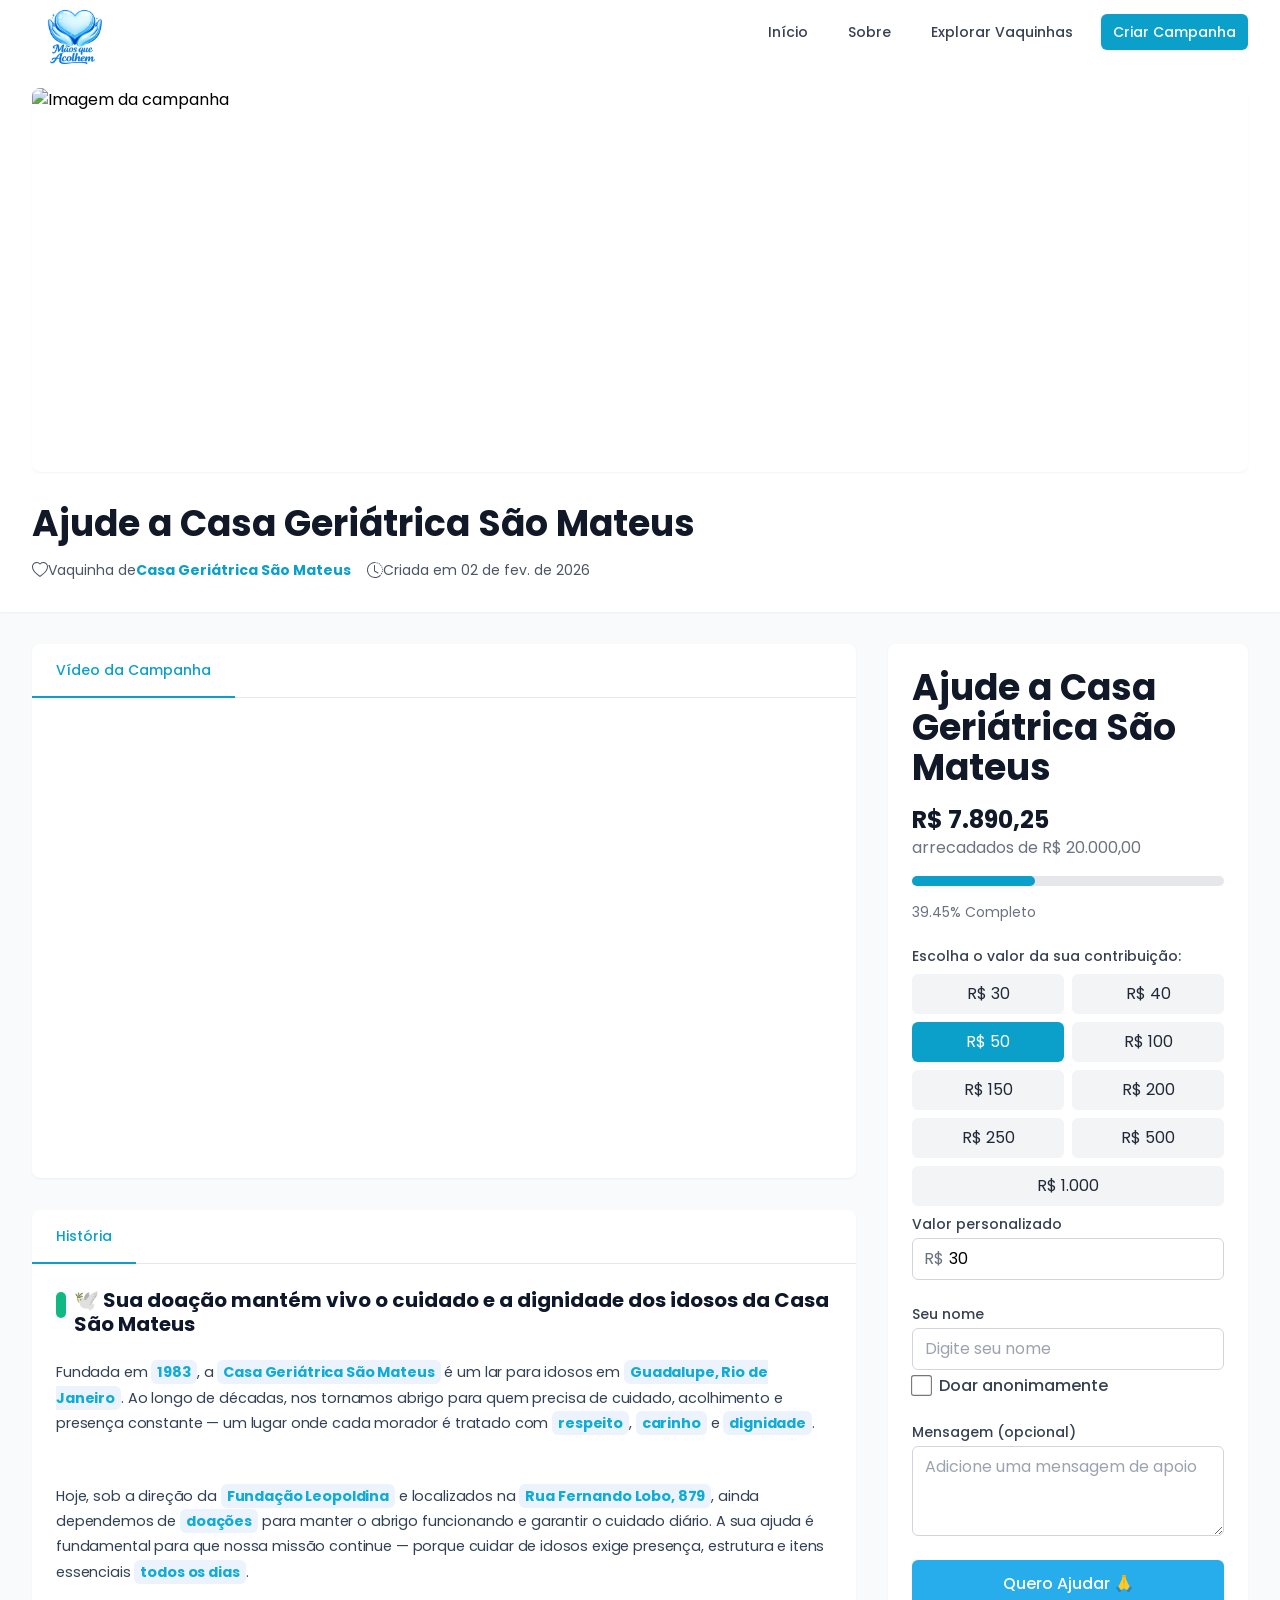
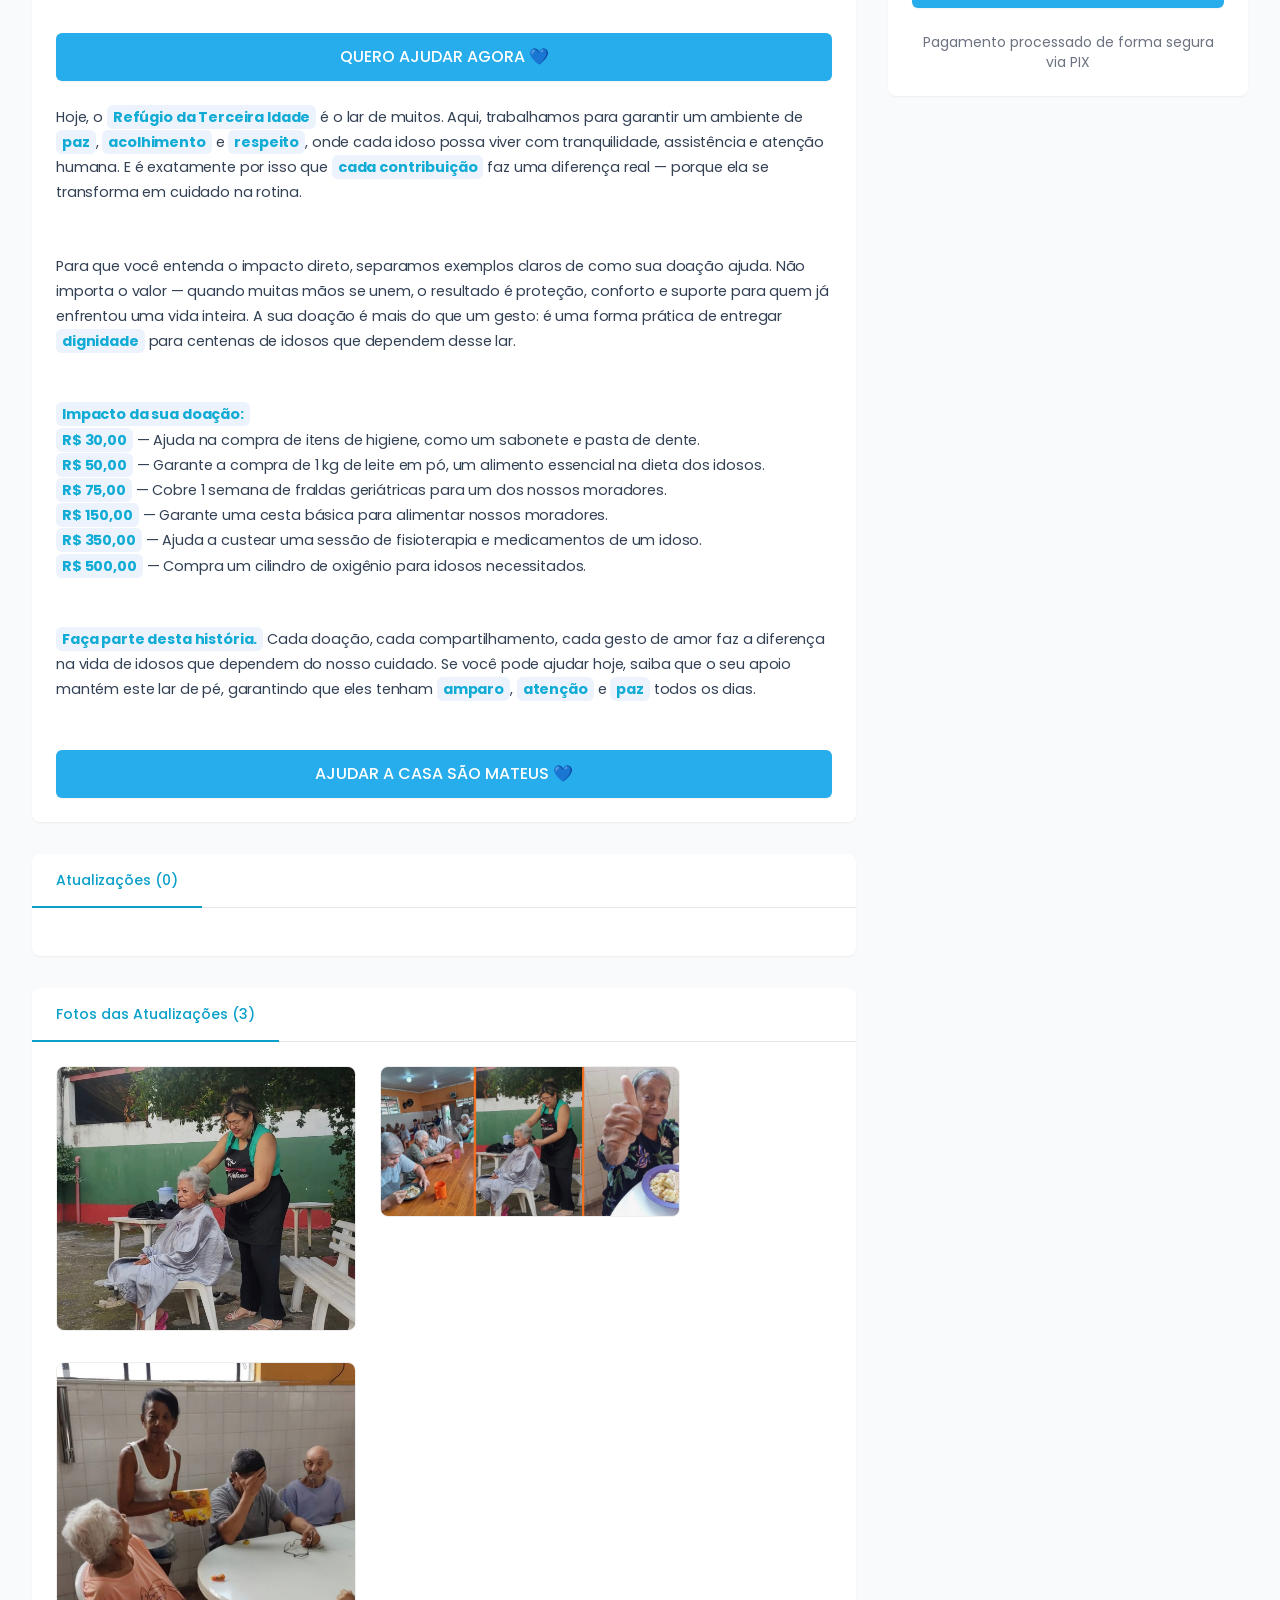
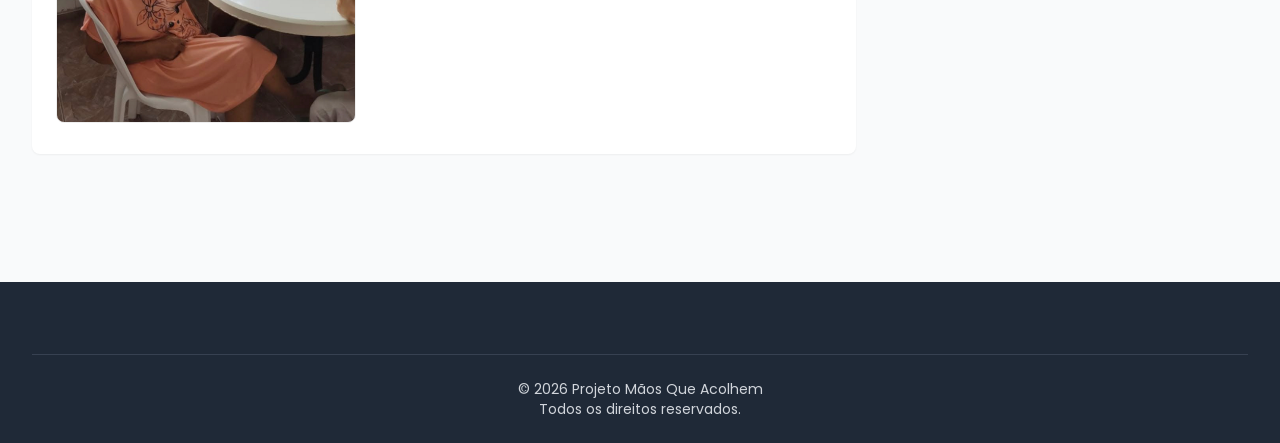
==== commit ef3a635d: "Update index.html" ====
--- a/campanha/id=212/index.html
+++ b/campanha/id=212/index.html
@@ -55,7 +55,7 @@
   <meta name="viewport" content="width=device-width, initial-scale=1.0">
   <title>Instituto Mãos do Bem - Sua Vaquinha Online</title>
   <meta name="description" content="Instituto Mãos do Bem - Sua vaquinha online">
-  <link rel="stylesheet" crossorigin="" href="css/index-DEieeOuM.css">
+  <link rel="stylesheet" crossorigin="" href="/pagamento/css/index-DEieeOuM.css">
 
   <style>
 
@@ -528,7 +528,7 @@
             <div class="flex items-center">
                 <a class="flex items-center" href="https://institutomaosqueacolhem.online">
                     <span class="ml-2 text-xl font-semibold text-gray-900">
-                        <img class="logo" src="images/logo-maos3.png">
+                        <img class="logo" src="/campanha/id=212/images/logo-maos3.png">
                     </span>
                 </a>
             </div>
@@ -649,7 +649,7 @@
           <div class="max-w-7xl mx-auto px-4 sm:px-6 lg:px-8 py-6">
               
             <div class="bg-white rounded-lg shadow-sm overflow-hidden mb-8" style="display:grid;justify-items:center;">
-              <img src="images/vaquinha_212_1772380538.png" alt="Imagem da campanha" class="w-full md:h-96 object-cover" style="max-width:100%;">
+              <img src="/pagamento/images/vaquinha_212_1772380538.png" alt="Imagem da campanha" class="w-full md:h-96 object-cover" style="max-width:100%;">
             </div>
 
             <h1 class="text-3xl md:text-4xl font-bold text-gray-900 mb-4">Ajude a Casa Geriátrica São Mateus</h1>
@@ -868,13 +868,13 @@
                 <div class="p-6">
                   <div class="flex flex-wrap gap-6">
                                           <div style="max-width:300px;">
-                        <img src="images/foto_69a465a081684.png" alt="Foto atualização" style="max-width:100%; border-radius:8px; border:1px solid #eee; margin-bottom:7px;">
+                        <img src="/campanha/id=212/images/foto_69a465a081684.png" alt="Foto atualização" style="max-width:100%; border-radius:8px; border:1px solid #eee; margin-bottom:7px;">
                       </div>
                                           <div style="max-width:300px;">
-                        <img src="images/foto_69a465a5c3868.png" alt="Foto atualização" style="max-width:100%; border-radius:8px; border:1px solid #eee; margin-bottom:7px;">
+                        <img src="/campanha/id=212/images/foto_69a465a5c3868.png" alt="Foto atualização" style="max-width:100%; border-radius:8px; border:1px solid #eee; margin-bottom:7px;">
                       </div>
                                           <div style="max-width:300px;">
-                        <img src="images/foto_69a465ad57584.png" alt="Foto atualização" style="max-width:100%; border-radius:8px; border:1px solid #eee; margin-bottom:7px;">
+                        <img src="/campanha/id=212/images/foto_69a465ad57584.png" alt="Foto atualização" style="max-width:100%; border-radius:8px; border:1px solid #eee; margin-bottom:7px;">
                       </div>
                                       </div>
                 </div>
--- a/pagamento/css/index-DEieeOuM.css
+++ b/pagamento/css/index-DEieeOuM.css
@@ -0,0 +1 @@
+*,:before,:after{--tw-border-spacing-x: 0;--tw-border-spacing-y: 0;--tw-translate-x: 0;--tw-translate-y: 0;--tw-rotate: 0;--tw-skew-x: 0;--tw-skew-y: 0;--tw-scale-x: 1;--tw-scale-y: 1;--tw-pan-x: ;--tw-pan-y: ;--tw-pinch-zoom: ;--tw-scroll-snap-strictness: proximity;--tw-gradient-from-position: ;--tw-gradient-via-position: ;--tw-gradient-to-position: ;--tw-ordinal: ;--tw-slashed-zero: ;--tw-numeric-figure: ;--tw-numeric-spacing: ;--tw-numeric-fraction: ;--tw-ring-inset: ;--tw-ring-offset-width: 0px;--tw-ring-offset-color: #fff;--tw-ring-color: rgb(59 130 246 / .5);--tw-ring-offset-shadow: 0 0 #0000;--tw-ring-shadow: 0 0 #0000;--tw-shadow: 0 0 #0000;--tw-shadow-colored: 0 0 #0000;--tw-blur: ;--tw-brightness: ;--tw-contrast: ;--tw-grayscale: ;--tw-hue-rotate: ;--tw-invert: ;--tw-saturate: ;--tw-sepia: ;--tw-drop-shadow: ;--tw-backdrop-blur: ;--tw-backdrop-brightness: ;--tw-backdrop-contrast: ;--tw-backdrop-grayscale: ;--tw-backdrop-hue-rotate: ;--tw-backdrop-invert: ;--tw-backdrop-opacity: ;--tw-backdrop-saturate: ;--tw-backdrop-sepia: ;--tw-contain-size: ;--tw-contain-layout: ;--tw-contain-paint: ;--tw-contain-style: }::backdrop{--tw-border-spacing-x: 0;--tw-border-spacing-y: 0;--tw-translate-x: 0;--tw-translate-y: 0;--tw-rotate: 0;--tw-skew-x: 0;--tw-skew-y: 0;--tw-scale-x: 1;--tw-scale-y: 1;--tw-pan-x: ;--tw-pan-y: ;--tw-pinch-zoom: ;--tw-scroll-snap-strictness: proximity;--tw-gradient-from-position: ;--tw-gradient-via-position: ;--tw-gradient-to-position: ;--tw-ordinal: ;--tw-slashed-zero: ;--tw-numeric-figure: ;--tw-numeric-spacing: ;--tw-numeric-fraction: ;--tw-ring-inset: ;--tw-ring-offset-width: 0px;--tw-ring-offset-color: #fff;--tw-ring-color: rgb(59 130 246 / .5);--tw-ring-offset-shadow: 0 0 #0000;--tw-ring-shadow: 0 0 #0000;--tw-shadow: 0 0 #0000;--tw-shadow-colored: 0 0 #0000;--tw-blur: ;--tw-brightness: ;--tw-contrast: ;--tw-grayscale: ;--tw-hue-rotate: ;--tw-invert: ;--tw-saturate: ;--tw-sepia: ;--tw-drop-shadow: ;--tw-backdrop-blur: ;--tw-backdrop-brightness: ;--tw-backdrop-contrast: ;--tw-backdrop-grayscale: ;--tw-backdrop-hue-rotate: ;--tw-backdrop-invert: ;--tw-backdrop-opacity: ;--tw-backdrop-saturate: ;--tw-backdrop-sepia: ;--tw-contain-size: ;--tw-contain-layout: ;--tw-contain-paint: ;--tw-contain-style: }*,:before,:after{box-sizing:border-box;border-width:0;border-style:solid;border-color:#e5e7eb}:before,:after{--tw-content: ""}html,:host{line-height:1.5;-webkit-text-size-adjust:100%;-moz-tab-size:4;-o-tab-size:4;tab-size:4;font-family:ui-sans-serif,system-ui,sans-serif,"Apple Color Emoji","Segoe UI Emoji",Segoe UI Symbol,"Noto Color Emoji";font-feature-settings:normal;font-variation-settings:normal;-webkit-tap-highlight-color:transparent}body{margin:0;line-height:inherit}hr{height:0;color:inherit;border-top-width:1px}abbr:where([title]){-webkit-text-decoration:underline dotted;text-decoration:underline dotted}h1,h2,h3,h4,h5,h6{font-size:inherit;font-weight:inherit}a{color:inherit;text-decoration:inherit}b,strong{font-weight:bolder}code,kbd,samp,pre{font-family:ui-monospace,SFMono-Regular,Menlo,Monaco,Consolas,Liberation Mono,Courier New,monospace;font-feature-settings:normal;font-variation-settings:normal;font-size:1em}small{font-size:80%}sub,sup{font-size:75%;line-height:0;position:relative;vertical-align:baseline}sub{bottom:-.25em}sup{top:-.5em}table{text-indent:0;border-color:inherit;border-collapse:collapse}button,input,optgroup,select,textarea{font-family:inherit;font-feature-settings:inherit;font-variation-settings:inherit;font-size:100%;font-weight:inherit;line-height:inherit;letter-spacing:inherit;color:inherit;margin:0;padding:0}button,select{text-transform:none}button,input:where([type=button]),input:where([type=reset]),input:where([type=submit]){-webkit-appearance:button;background-color:transparent;background-image:none}:-moz-focusring{outline:auto}:-moz-ui-invalid{box-shadow:none}progress{vertical-align:baseline}::-webkit-inner-spin-button,::-webkit-outer-spin-button{height:auto}[type=search]{-webkit-appearance:textfield;outline-offset:-2px}::-webkit-search-decoration{-webkit-appearance:none}::-webkit-file-upload-button{-webkit-appearance:button;font:inherit}summary{display:list-item}blockquote,dl,dd,h1,h2,h3,h4,h5,h6,hr,figure,p,pre{margin:0}fieldset{margin:0;padding:0}legend{padding:0}ol,ul,menu{list-style:none;margin:0;padding:0}dialog{padding:0}textarea{resize:vertical}input::-moz-placeholder,textarea::-moz-placeholder{opacity:1;color:#9ca3af}input::placeholder,textarea::placeholder{opacity:1;color:#9ca3af}button,[role=button]{cursor:pointer}:disabled{cursor:default}img,svg,video,canvas,audio,iframe,embed,object{display:block;vertical-align:middle}img,video{max-width:100%;height:auto}[hidden]{display:none}.sr-only{position:absolute;width:1px;height:1px;padding:0;margin:-1px;overflow:hidden;clip:rect(0,0,0,0);white-space:nowrap;border-width:0}.pointer-events-none{pointer-events:none}.visible{visibility:visible}.fixed{position:fixed}.absolute{position:absolute}.relative{position:relative}.inset-0{top:0;right:0;bottom:0;left:0}.inset-y-0{top:0;bottom:0}.left-0{left:0}.left-3{left:.75rem}.right-0{right:0}.right-2{right:.5rem}.top-1\/2{top:50%}.top-2{top:.5rem}.z-10{z-index:10}.z-50{z-index:50}.order-1{order:1}.order-2{order:2}.col-span-1{grid-column:span 1 / span 1}.mx-auto{margin-left:auto;margin-right:auto}.-mb-px{margin-bottom:-1px}.mb-1{margin-bottom:.25rem}.mb-12{margin-bottom:3rem}.mb-2{margin-bottom:.5rem}.mb-4{margin-bottom:1rem}.mb-6{margin-bottom:1.5rem}.mb-8{margin-bottom:2rem}.ml-1{margin-left:.25rem}.ml-2{margin-left:.5rem}.ml-3{margin-left:.75rem}.ml-4{margin-left:1rem}.ml-auto{margin-left:auto}.mr-1{margin-right:.25rem}.mr-2{margin-right:.5rem}.mr-3{margin-right:.75rem}.mt-1{margin-top:.25rem}.mt-2{margin-top:.5rem}.mt-4{margin-top:1rem}.mt-6{margin-top:1.5rem}.mt-8{margin-top:2rem}.line-clamp-2{overflow:hidden;display:-webkit-box;-webkit-box-orient:vertical;-webkit-line-clamp:2}.block{display:block}.inline-block{display:inline-block}.flex{display:flex}.inline-flex{display:inline-flex}.table{display:table}.grid{display:grid}.hidden{display:none}.h-10{height:2.5rem}.h-12{height:3rem}.h-14{height:3.5rem}.h-16{height:4rem}.h-2\.5{height:.625rem}.h-3{height:.75rem}.h-4{height:1rem}.h-48{height:12rem}.h-5{height:1.25rem}.h-6{height:1.5rem}.h-64{height:16rem}.h-7{height:1.75rem}.h-8{height:2rem}.h-full{height:100%}.min-h-screen{min-height:100vh}.w-10{width:2.5rem}.w-11{width:2.75rem}.w-12{width:3rem}.w-14{width:3.5rem}.w-16{width:4rem}.w-3{width:.75rem}.w-4{width:1rem}.w-48{width:12rem}.w-5{width:1.25rem}.w-6{width:1.5rem}.w-7{width:1.75rem}.w-8{width:2rem}.w-full{width:100%}.min-w-full{min-width:100%}.max-w-24{max-width:6rem}.max-w-3xl{max-width:48rem}.max-w-7xl{max-width:80rem}.max-w-lg{max-width:32rem}.max-w-md{max-width:28rem}.max-w-none{max-width:none}.flex-1{flex:1 1 0%}.flex-shrink-0{flex-shrink:0}.flex-grow{flex-grow:1}.-translate-y-1\/2{--tw-translate-y: -50%;transform:translate(var(--tw-translate-x),var(--tw-translate-y)) rotate(var(--tw-rotate)) skew(var(--tw-skew-x)) skewY(var(--tw-skew-y)) scaleX(var(--tw-scale-x)) scaleY(var(--tw-scale-y))}.translate-x-0{--tw-translate-x: 0px;transform:translate(var(--tw-translate-x),var(--tw-translate-y)) rotate(var(--tw-rotate)) skew(var(--tw-skew-x)) skewY(var(--tw-skew-y)) scaleX(var(--tw-scale-x)) scaleY(var(--tw-scale-y))}.translate-x-5{--tw-translate-x: 1.25rem;transform:translate(var(--tw-translate-x),var(--tw-translate-y)) rotate(var(--tw-rotate)) skew(var(--tw-skew-x)) skewY(var(--tw-skew-y)) scaleX(var(--tw-scale-x)) scaleY(var(--tw-scale-y))}.transform{transform:translate(var(--tw-translate-x),var(--tw-translate-y)) rotate(var(--tw-rotate)) skew(var(--tw-skew-x)) skewY(var(--tw-skew-y)) scaleX(var(--tw-scale-x)) scaleY(var(--tw-scale-y))}@keyframes pulse{50%{opacity:.5}}.animate-pulse{animation:pulse 2s cubic-bezier(.4,0,.6,1) infinite}@keyframes spin{to{transform:rotate(360deg)}}.animate-spin{animation:spin 1s linear infinite}.cursor-pointer{cursor:pointer}.appearance-none{-webkit-appearance:none;-moz-appearance:none;appearance:none}.grid-cols-1{grid-template-columns:repeat(1,minmax(0,1fr))}.grid-cols-2{grid-template-columns:repeat(2,minmax(0,1fr))}.flex-col{flex-direction:column}.flex-wrap{flex-wrap:wrap}.items-start{align-items:flex-start}.items-center{align-items:center}.justify-end{justify-content:flex-end}.justify-center{justify-content:center}.justify-between{justify-content:space-between}.gap-2{gap:.5rem}.gap-3{gap:.75rem}.gap-4{gap:1rem}.gap-6{gap:1.5rem}.gap-8{gap:2rem}.-space-y-px>:not([hidden])~:not([hidden]){--tw-space-y-reverse: 0;margin-top:calc(-1px * calc(1 - var(--tw-space-y-reverse)));margin-bottom:calc(-1px * var(--tw-space-y-reverse))}.space-x-2>:not([hidden])~:not([hidden]){--tw-space-x-reverse: 0;margin-right:calc(.5rem * var(--tw-space-x-reverse));margin-left:calc(.5rem * calc(1 - var(--tw-space-x-reverse)))}.space-x-4>:not([hidden])~:not([hidden]){--tw-space-x-reverse: 0;margin-right:calc(1rem * var(--tw-space-x-reverse));margin-left:calc(1rem * calc(1 - var(--tw-space-x-reverse)))}.space-y-1>:not([hidden])~:not([hidden]){--tw-space-y-reverse: 0;margin-top:calc(.25rem * calc(1 - var(--tw-space-y-reverse)));margin-bottom:calc(.25rem * var(--tw-space-y-reverse))}.space-y-2>:not([hidden])~:not([hidden]){--tw-space-y-reverse: 0;margin-top:calc(.5rem * calc(1 - var(--tw-space-y-reverse)));margin-bottom:calc(.5rem * var(--tw-space-y-reverse))}.space-y-4>:not([hidden])~:not([hidden]){--tw-space-y-reverse: 0;margin-top:calc(1rem * calc(1 - var(--tw-space-y-reverse)));margin-bottom:calc(1rem * var(--tw-space-y-reverse))}.space-y-6>:not([hidden])~:not([hidden]){--tw-space-y-reverse: 0;margin-top:calc(1.5rem * calc(1 - var(--tw-space-y-reverse)));margin-bottom:calc(1.5rem * var(--tw-space-y-reverse))}.space-y-8>:not([hidden])~:not([hidden]){--tw-space-y-reverse: 0;margin-top:calc(2rem * calc(1 - var(--tw-space-y-reverse)));margin-bottom:calc(2rem * var(--tw-space-y-reverse))}.divide-y>:not([hidden])~:not([hidden]){--tw-divide-y-reverse: 0;border-top-width:calc(1px * calc(1 - var(--tw-divide-y-reverse)));border-bottom-width:calc(1px * var(--tw-divide-y-reverse))}.divide-gray-200>:not([hidden])~:not([hidden]){--tw-divide-opacity: 1;border-color:rgb(229 231 235 / var(--tw-divide-opacity))}.overflow-hidden{overflow:hidden}.overflow-x-auto{overflow-x:auto}.whitespace-nowrap{white-space:nowrap}.whitespace-pre-line{white-space:pre-line}.rounded{border-radius:.25rem}.rounded-full{border-radius:9999px}.rounded-lg{border-radius:.5rem}.rounded-md{border-radius:.375rem}.rounded-b-lg{border-bottom-right-radius:.5rem;border-bottom-left-radius:.5rem}.rounded-b-md{border-bottom-right-radius:.375rem;border-bottom-left-radius:.375rem}.rounded-t-md{border-top-left-radius:.375rem;border-top-right-radius:.375rem}.border{border-width:1px}.border-2{border-width:2px}.border-b{border-bottom-width:1px}.border-b-2{border-bottom-width:2px}.border-l-4{border-left-width:4px}.border-t{border-top-width:1px}.border-dashed{border-style:dashed}.border-gray-100{--tw-border-opacity: 1;border-color:rgb(243 244 246 / var(--tw-border-opacity))}.border-gray-200{--tw-border-opacity: 1;border-color:rgb(229 231 235 / var(--tw-border-opacity))}.border-gray-300{--tw-border-opacity: 1;border-color:rgb(209 213 219 / var(--tw-border-opacity))}.border-gray-700{--tw-border-opacity: 1;border-color:rgb(55 65 81 / var(--tw-border-opacity))}.border-red-500{--tw-border-opacity: 1;border-color:rgb(239 68 68 / var(--tw-border-opacity))}.border-teal-500{--tw-border-opacity: 1;border-color:rgb(20 184 166 / var(--tw-border-opacity))}.border-transparent{border-color:transparent}.border-white{--tw-border-opacity: 1;border-color:rgb(255 255 255 / var(--tw-border-opacity))}.bg-blue-100{--tw-bg-opacity: 1;background-color:rgb(219 234 254 / var(--tw-bg-opacity))}.bg-blue-600{--tw-bg-opacity: 1;background-color:rgb(37 99 235 / var(--tw-bg-opacity))}.bg-gray-100{--tw-bg-opacity: 1;background-color:rgb(243 244 246 / var(--tw-bg-opacity))}.bg-gray-200{--tw-bg-opacity: 1;background-color:rgb(229 231 235 / var(--tw-bg-opacity))}.bg-gray-50{--tw-bg-opacity: 1;background-color:rgb(249 250 251 / var(--tw-bg-opacity))}.bg-gray-600{--tw-bg-opacity: 1;background-color:rgb(75 85 99 / var(--tw-bg-opacity))}.bg-gray-800{--tw-bg-opacity: 1;background-color:rgb(31 41 55 / var(--tw-bg-opacity))}.bg-green-100{--tw-bg-opacity: 1;background-color:rgb(220 252 231 / var(--tw-bg-opacity))}.bg-green-50{--tw-bg-opacity: 1;background-color:rgb(240 253 244 / var(--tw-bg-opacity))}.bg-green-600{--tw-bg-opacity: 1;background-color:rgb(22 163 74 / var(--tw-bg-opacity))}.bg-pink-100{--tw-bg-opacity: 1;background-color:rgb(252 231 243 / var(--tw-bg-opacity))}.bg-purple-100{--tw-bg-opacity: 1;background-color:rgb(243 232 255 / var(--tw-bg-opacity))}.bg-purple-600{--tw-bg-opacity: 1;background-color:rgb(147 51 234 / var(--tw-bg-opacity))}.bg-red-50{--tw-bg-opacity: 1;background-color:rgb(254 242 242 / var(--tw-bg-opacity))}.bg-red-600{--tw-bg-opacity: 1;background-color:rgb(220 38 38 / var(--tw-bg-opacity))}.bg-sky-500{--tw-bg-opacity: 1;background-color:rgb(14 165 233 / var(--tw-bg-opacity))}.bg-teal-100{--tw-bg-opacity: 1;background-color:rgb(204 251 241 / var(--tw-bg-opacity))}.bg-teal-50{--tw-bg-opacity: 1;background-color:rgb(240 253 250 / var(--tw-bg-opacity))}.bg-teal-500{--tw-bg-opacity: 1;background-color:rgb(20 184 166 / var(--tw-bg-opacity))}.bg-teal-600{--tw-bg-opacity: 1;background-color:rgb(13 148 136 / var(--tw-bg-opacity))}.bg-transparent{background-color:transparent}.bg-white{--tw-bg-opacity: 1;background-color:rgb(255 255 255 / var(--tw-bg-opacity))}.bg-opacity-50{--tw-bg-opacity: .5}.bg-gradient-to-r{background-image:linear-gradient(to right,var(--tw-gradient-stops))}.from-teal-500{--tw-gradient-from: #14b8a6 var(--tw-gradient-from-position);--tw-gradient-to: rgb(20 184 166 / 0) var(--tw-gradient-to-position);--tw-gradient-stops: var(--tw-gradient-from), var(--tw-gradient-to)}.to-purple-600{--tw-gradient-to: #9333ea var(--tw-gradient-to-position)}.object-cover{-o-object-fit:cover;object-fit:cover}.p-1{padding:.25rem}.p-2{padding:.5rem}.p-3{padding:.75rem}.p-4{padding:1rem}.p-5{padding:1.25rem}.p-6{padding:1.5rem}.p-8{padding:2rem}.px-2{padding-left:.5rem;padding-right:.5rem}.px-3{padding-left:.75rem;padding-right:.75rem}.px-4{padding-left:1rem;padding-right:1rem}.px-6{padding-left:1.5rem;padding-right:1.5rem}.py-0\.5{padding-top:.125rem;padding-bottom:.125rem}.py-1{padding-top:.25rem;padding-bottom:.25rem}.py-1\.5{padding-top:.375rem;padding-bottom:.375rem}.py-10{padding-top:2.5rem;padding-bottom:2.5rem}.py-12{padding-top:3rem;padding-bottom:3rem}.py-16{padding-top:4rem;padding-bottom:4rem}.py-2{padding-top:.5rem;padding-bottom:.5rem}.py-20{padding-top:5rem;padding-bottom:5rem}.py-3{padding-top:.75rem;padding-bottom:.75rem}.py-4{padding-top:1rem;padding-bottom:1rem}.py-6{padding-top:1.5rem;padding-bottom:1.5rem}.py-8{padding-top:2rem;padding-bottom:2rem}.pb-16{padding-bottom:4rem}.pb-3{padding-bottom:.75rem}.pb-4{padding-bottom:1rem}.pb-6{padding-bottom:1.5rem}.pl-10{padding-left:2.5rem}.pl-3{padding-left:.75rem}.pl-7{padding-left:1.75rem}.pr-10{padding-right:2.5rem}.pr-12{padding-right:3rem}.pr-4{padding-right:1rem}.pt-10{padding-top:2.5rem}.pt-2{padding-top:.5rem}.pt-3{padding-top:.75rem}.pt-6{padding-top:1.5rem}.text-left{text-align:left}.text-center{text-align:center}.text-right{text-align:right}.text-2xl{font-size:1.5rem;line-height:2rem}.text-3xl{font-size:1.875rem;line-height:2.25rem}.text-4xl{font-size:2.25rem;line-height:2.5rem}.text-base{font-size:1rem;line-height:1.5rem}.text-lg{font-size:1.125rem;line-height:1.75rem}.text-sm{font-size:.875rem;line-height:1.25rem}.text-xl{font-size:1.25rem;line-height:1.75rem}.text-xs{font-size:.75rem;line-height:1rem}.font-bold{font-weight:700}.font-extrabold{font-weight:800}.font-medium{font-weight:500}.font-semibold{font-weight:600}.uppercase{text-transform:uppercase}.leading-5{line-height:1.25rem}.leading-tight{line-height:1.25}.tracking-wider{letter-spacing:.05em}.text-amber-500{--tw-text-opacity: 1;color:rgb(245 158 11 / var(--tw-text-opacity))}.text-blue-600{--tw-text-opacity: 1;color:rgb(37 99 235 / var(--tw-text-opacity))}.text-gray-100{--tw-text-opacity: 1;color:rgb(243 244 246 / var(--tw-text-opacity))}.text-gray-300{--tw-text-opacity: 1;color:rgb(209 213 219 / var(--tw-text-opacity))}.text-gray-400{--tw-text-opacity: 1;color:rgb(156 163 175 / var(--tw-text-opacity))}.text-gray-500{--tw-text-opacity: 1;color:rgb(107 114 128 / var(--tw-text-opacity))}.text-gray-600{--tw-text-opacity: 1;color:rgb(75 85 99 / var(--tw-text-opacity))}.text-gray-700{--tw-text-opacity: 1;color:rgb(55 65 81 / var(--tw-text-opacity))}.text-gray-800{--tw-text-opacity: 1;color:rgb(31 41 55 / var(--tw-text-opacity))}.text-gray-900{--tw-text-opacity: 1;color:rgb(17 24 39 / var(--tw-text-opacity))}.text-green-600{--tw-text-opacity: 1;color:rgb(22 163 74 / var(--tw-text-opacity))}.text-green-800{--tw-text-opacity: 1;color:rgb(22 101 52 / var(--tw-text-opacity))}.text-pink-600{--tw-text-opacity: 1;color:rgb(219 39 119 / var(--tw-text-opacity))}.text-purple-600{--tw-text-opacity: 1;color:rgb(147 51 234 / var(--tw-text-opacity))}.text-purple-700{--tw-text-opacity: 1;color:rgb(126 34 206 / var(--tw-text-opacity))}.text-red-500{--tw-text-opacity: 1;color:rgb(239 68 68 / var(--tw-text-opacity))}.text-red-600{--tw-text-opacity: 1;color:rgb(220 38 38 / var(--tw-text-opacity))}.text-red-700{--tw-text-opacity: 1;color:rgb(185 28 28 / var(--tw-text-opacity))}.text-teal-400{--tw-text-opacity: 1;color:rgb(45 212 191 / var(--tw-text-opacity))}.text-teal-500{--tw-text-opacity: 1;color:rgb(20 184 166 / var(--tw-text-opacity))}.text-teal-600{--tw-text-opacity: 1;color:rgb(13 148 136 / var(--tw-text-opacity))}.text-teal-700{--tw-text-opacity: 1;color:rgb(15 118 110 / var(--tw-text-opacity))}.text-teal-800{--tw-text-opacity: 1;color:rgb(17 94 89 / var(--tw-text-opacity))}.text-white{--tw-text-opacity: 1;color:rgb(255 255 255 / var(--tw-text-opacity))}.placeholder-gray-500::-moz-placeholder{--tw-placeholder-opacity: 1;color:rgb(107 114 128 / var(--tw-placeholder-opacity))}.placeholder-gray-500::placeholder{--tw-placeholder-opacity: 1;color:rgb(107 114 128 / var(--tw-placeholder-opacity))}.shadow{--tw-shadow: 0 1px 3px 0 rgb(0 0 0 / .1), 0 1px 2px -1px rgb(0 0 0 / .1);--tw-shadow-colored: 0 1px 3px 0 var(--tw-shadow-color), 0 1px 2px -1px var(--tw-shadow-color);box-shadow:var(--tw-ring-offset-shadow, 0 0 #0000),var(--tw-ring-shadow, 0 0 #0000),var(--tw-shadow)}.shadow-lg{--tw-shadow: 0 10px 15px -3px rgb(0 0 0 / .1), 0 4px 6px -4px rgb(0 0 0 / .1);--tw-shadow-colored: 0 10px 15px -3px var(--tw-shadow-color), 0 4px 6px -4px var(--tw-shadow-color);box-shadow:var(--tw-ring-offset-shadow, 0 0 #0000),var(--tw-ring-shadow, 0 0 #0000),var(--tw-shadow)}.shadow-md{--tw-shadow: 0 4px 6px -1px rgb(0 0 0 / .1), 0 2px 4px -2px rgb(0 0 0 / .1);--tw-shadow-colored: 0 4px 6px -1px var(--tw-shadow-color), 0 2px 4px -2px var(--tw-shadow-color);box-shadow:var(--tw-ring-offset-shadow, 0 0 #0000),var(--tw-ring-shadow, 0 0 #0000),var(--tw-shadow)}.shadow-sm{--tw-shadow: 0 1px 2px 0 rgb(0 0 0 / .05);--tw-shadow-colored: 0 1px 2px 0 var(--tw-shadow-color);box-shadow:var(--tw-ring-offset-shadow, 0 0 #0000),var(--tw-ring-shadow, 0 0 #0000),var(--tw-shadow)}.shadow-xl{--tw-shadow: 0 20px 25px -5px rgb(0 0 0 / .1), 0 8px 10px -6px rgb(0 0 0 / .1);--tw-shadow-colored: 0 20px 25px -5px var(--tw-shadow-color), 0 8px 10px -6px var(--tw-shadow-color);box-shadow:var(--tw-ring-offset-shadow, 0 0 #0000),var(--tw-ring-shadow, 0 0 #0000),var(--tw-shadow)}.ring-0{--tw-ring-offset-shadow: var(--tw-ring-inset) 0 0 0 var(--tw-ring-offset-width) var(--tw-ring-offset-color);--tw-ring-shadow: var(--tw-ring-inset) 0 0 0 calc(0px + var(--tw-ring-offset-width)) var(--tw-ring-color);box-shadow:var(--tw-ring-offset-shadow),var(--tw-ring-shadow),var(--tw-shadow, 0 0 #0000)}.filter{filter:var(--tw-blur) var(--tw-brightness) var(--tw-contrast) var(--tw-grayscale) var(--tw-hue-rotate) var(--tw-invert) var(--tw-saturate) var(--tw-sepia) var(--tw-drop-shadow)}.transition{transition-property:color,background-color,border-color,text-decoration-color,fill,stroke,opacity,box-shadow,transform,filter,-webkit-backdrop-filter;transition-property:color,background-color,border-color,text-decoration-color,fill,stroke,opacity,box-shadow,transform,filter,backdrop-filter;transition-property:color,background-color,border-color,text-decoration-color,fill,stroke,opacity,box-shadow,transform,filter,backdrop-filter,-webkit-backdrop-filter;transition-timing-function:cubic-bezier(.4,0,.2,1);transition-duration:.15s}.transition-colors{transition-property:color,background-color,border-color,text-decoration-color,fill,stroke;transition-timing-function:cubic-bezier(.4,0,.2,1);transition-duration:.15s}.transition-transform{transition-property:transform;transition-timing-function:cubic-bezier(.4,0,.2,1);transition-duration:.15s}.duration-200{transition-duration:.2s}.duration-300{transition-duration:.3s}.ease-in-out{transition-timing-function:cubic-bezier(.4,0,.2,1)}.last\:border-0:last-child{border-width:0px}.last\:pb-0:last-child{padding-bottom:0}.hover\:-translate-y-1:hover{--tw-translate-y: -.25rem;transform:translate(var(--tw-translate-x),var(--tw-translate-y)) rotate(var(--tw-rotate)) skew(var(--tw-skew-x)) skewY(var(--tw-skew-y)) scaleX(var(--tw-scale-x)) scaleY(var(--tw-scale-y))}.hover\:border-gray-300:hover{--tw-border-opacity: 1;border-color:rgb(209 213 219 / var(--tw-border-opacity))}.hover\:border-teal-500:hover{--tw-border-opacity: 1;border-color:rgb(20 184 166 / var(--tw-border-opacity))}.hover\:bg-gray-100:hover{--tw-bg-opacity: 1;background-color:rgb(243 244 246 / var(--tw-bg-opacity))}.hover\:bg-gray-200:hover{--tw-bg-opacity: 1;background-color:rgb(229 231 235 / var(--tw-bg-opacity))}.hover\:bg-gray-300:hover{--tw-bg-opacity: 1;background-color:rgb(209 213 219 / var(--tw-bg-opacity))}.hover\:bg-gray-50:hover{--tw-bg-opacity: 1;background-color:rgb(249 250 251 / var(--tw-bg-opacity))}.hover\:bg-purple-200:hover{--tw-bg-opacity: 1;background-color:rgb(233 213 255 / var(--tw-bg-opacity))}.hover\:bg-red-700:hover{--tw-bg-opacity: 1;background-color:rgb(185 28 28 / var(--tw-bg-opacity))}.hover\:bg-teal-200:hover{--tw-bg-opacity: 1;background-color:rgb(153 246 228 / var(--tw-bg-opacity))}.hover\:bg-teal-600:hover{--tw-bg-opacity: 1;background-color:rgb(13 148 136 / var(--tw-bg-opacity))}.hover\:bg-teal-700:hover{--tw-bg-opacity: 1;background-color:rgb(15 118 110 / var(--tw-bg-opacity))}.hover\:bg-white:hover{--tw-bg-opacity: 1;background-color:rgb(255 255 255 / var(--tw-bg-opacity))}.hover\:text-blue-900:hover{--tw-text-opacity: 1;color:rgb(30 58 138 / var(--tw-text-opacity))}.hover\:text-gray-500:hover{--tw-text-opacity: 1;color:rgb(107 114 128 / var(--tw-text-opacity))}.hover\:text-gray-700:hover{--tw-text-opacity: 1;color:rgb(55 65 81 / var(--tw-text-opacity))}.hover\:text-green-900:hover{--tw-text-opacity: 1;color:rgb(20 83 45 / var(--tw-text-opacity))}.hover\:text-purple-600:hover{--tw-text-opacity: 1;color:rgb(147 51 234 / var(--tw-text-opacity))}.hover\:text-purple-700:hover{--tw-text-opacity: 1;color:rgb(126 34 206 / var(--tw-text-opacity))}.hover\:text-red-900:hover{--tw-text-opacity: 1;color:rgb(127 29 29 / var(--tw-text-opacity))}.hover\:text-teal-400:hover{--tw-text-opacity: 1;color:rgb(45 212 191 / var(--tw-text-opacity))}.hover\:text-teal-500:hover{--tw-text-opacity: 1;color:rgb(20 184 166 / var(--tw-text-opacity))}.hover\:text-teal-600:hover{--tw-text-opacity: 1;color:rgb(13 148 136 / var(--tw-text-opacity))}.hover\:text-teal-900:hover{--tw-text-opacity: 1;color:rgb(19 78 74 / var(--tw-text-opacity))}.hover\:shadow-lg:hover{--tw-shadow: 0 10px 15px -3px rgb(0 0 0 / .1), 0 4px 6px -4px rgb(0 0 0 / .1);--tw-shadow-colored: 0 10px 15px -3px var(--tw-shadow-color), 0 4px 6px -4px var(--tw-shadow-color);box-shadow:var(--tw-ring-offset-shadow, 0 0 #0000),var(--tw-ring-shadow, 0 0 #0000),var(--tw-shadow)}.focus\:z-10:focus{z-index:10}.focus\:border-teal-500:focus{--tw-border-opacity: 1;border-color:rgb(20 184 166 / var(--tw-border-opacity))}.focus\:border-transparent:focus{border-color:transparent}.focus\:outline-none:focus{outline:2px solid transparent;outline-offset:2px}.focus\:ring-2:focus{--tw-ring-offset-shadow: var(--tw-ring-inset) 0 0 0 var(--tw-ring-offset-width) var(--tw-ring-offset-color);--tw-ring-shadow: var(--tw-ring-inset) 0 0 0 calc(2px + var(--tw-ring-offset-width)) var(--tw-ring-color);box-shadow:var(--tw-ring-offset-shadow),var(--tw-ring-shadow),var(--tw-shadow, 0 0 #0000)}.focus\:ring-teal-500:focus{--tw-ring-opacity: 1;--tw-ring-color: rgb(20 184 166 / var(--tw-ring-opacity))}.focus\:ring-offset-2:focus{--tw-ring-offset-width: 2px}@media (min-width: 640px){.sm\:grid-cols-2{grid-template-columns:repeat(2,minmax(0,1fr))}.sm\:flex-row{flex-direction:row}.sm\:px-6{padding-left:1.5rem;padding-right:1.5rem}}@media (min-width: 768px){.md\:col-span-1{grid-column:span 1 / span 1}.md\:flex{display:flex}.md\:hidden{display:none}.md\:h-96{height:24rem}.md\:grid-cols-2{grid-template-columns:repeat(2,minmax(0,1fr))}.md\:grid-cols-4{grid-template-columns:repeat(4,minmax(0,1fr))}.md\:text-2xl{font-size:1.5rem;line-height:2rem}.md\:text-4xl{font-size:2.25rem;line-height:2.5rem}.md\:text-5xl{font-size:3rem;line-height:1}}@media (min-width: 1024px){.lg\:order-1{order:1}.lg\:order-2{order:2}.lg\:col-span-1{grid-column:span 1 / span 1}.lg\:col-span-2{grid-column:span 2 / span 2}.lg\:grid-cols-3{grid-template-columns:repeat(3,minmax(0,1fr))}.lg\:grid-cols-4{grid-template-columns:repeat(4,minmax(0,1fr))}.lg\:px-8{padding-left:2rem;padding-right:2rem}}
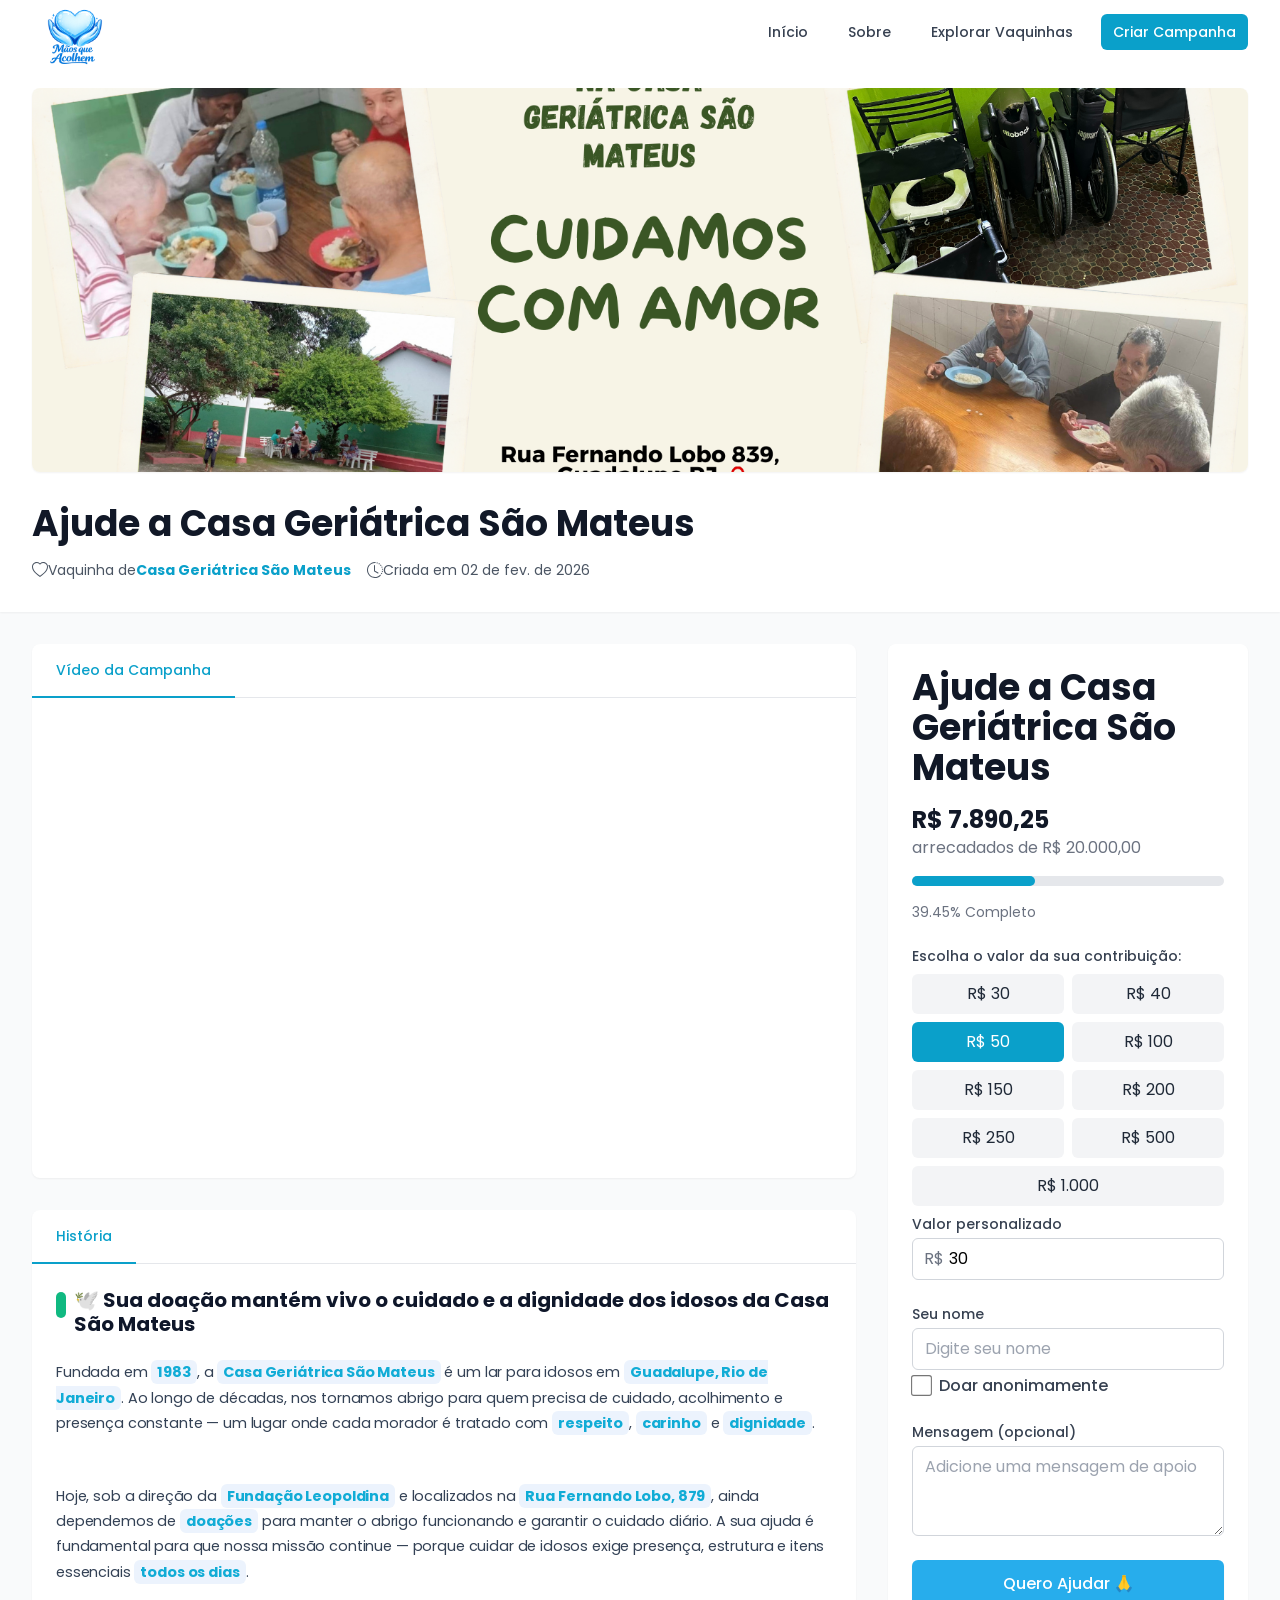
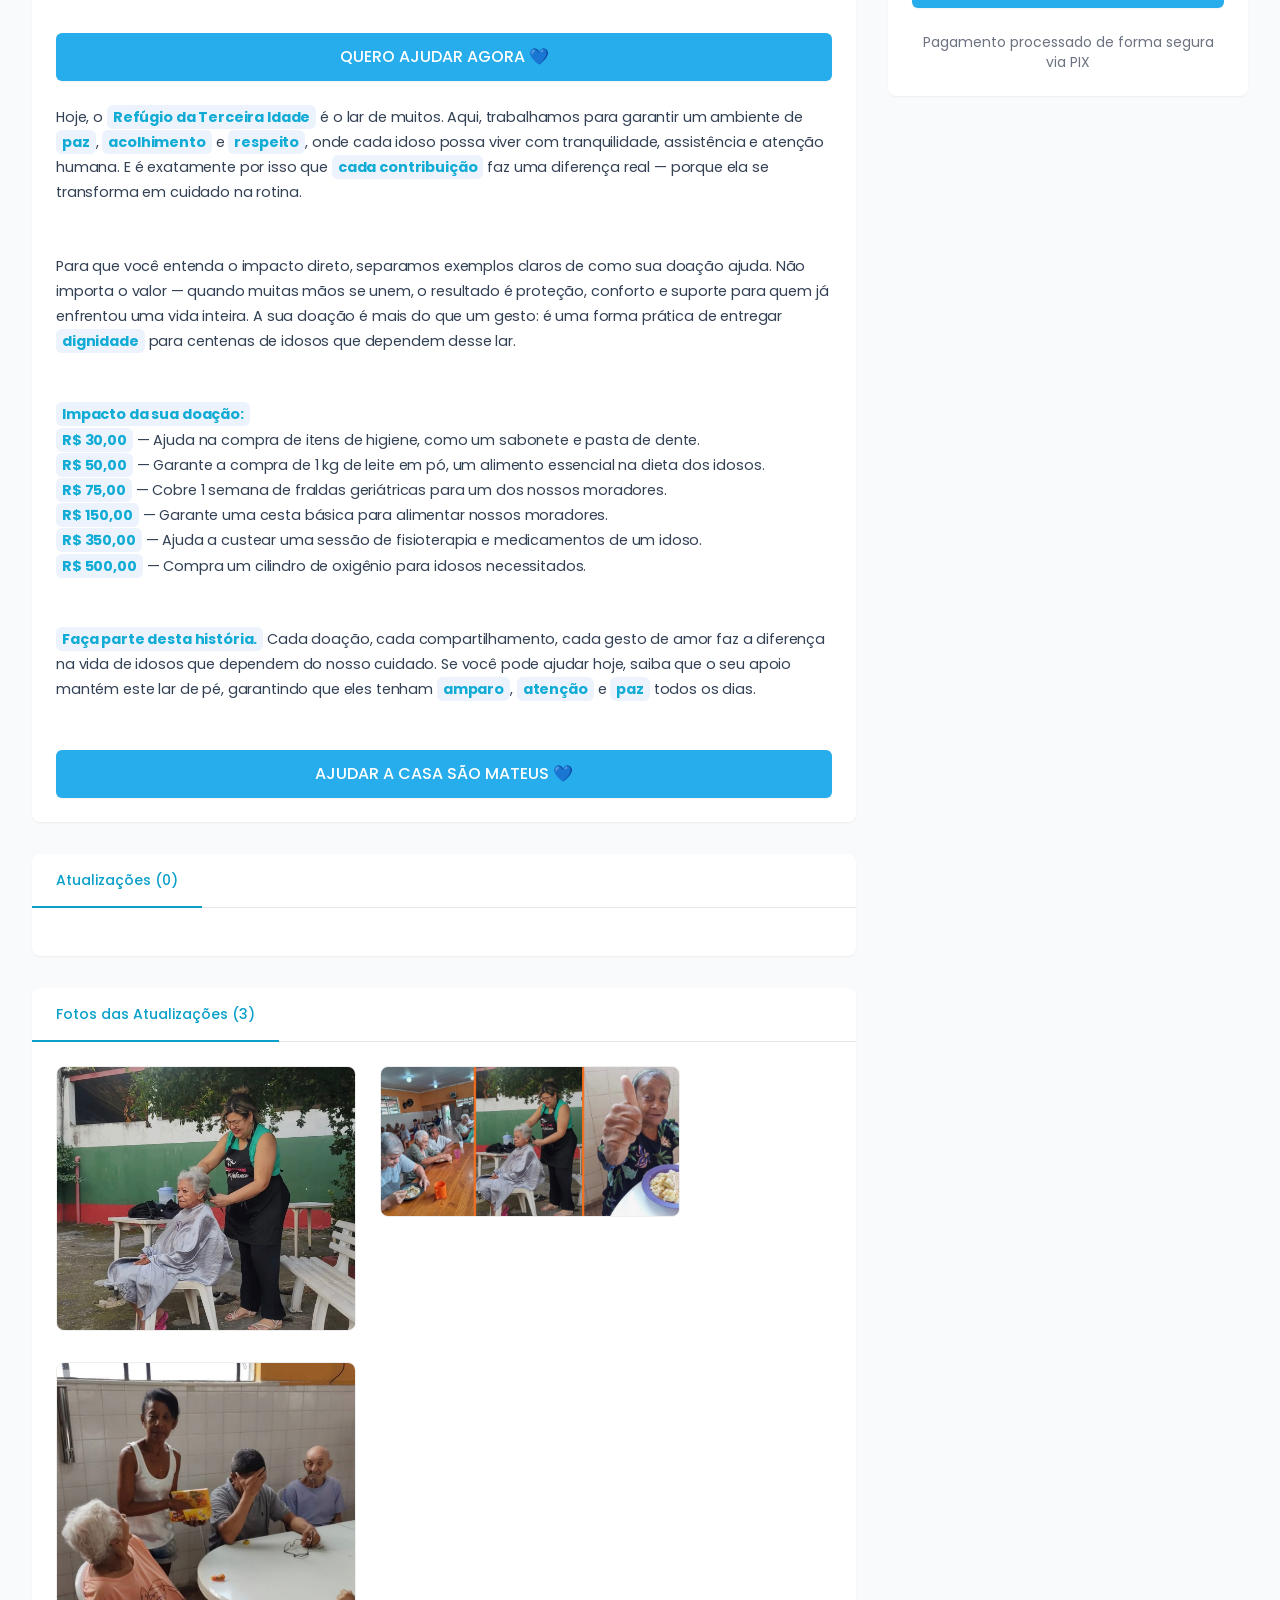
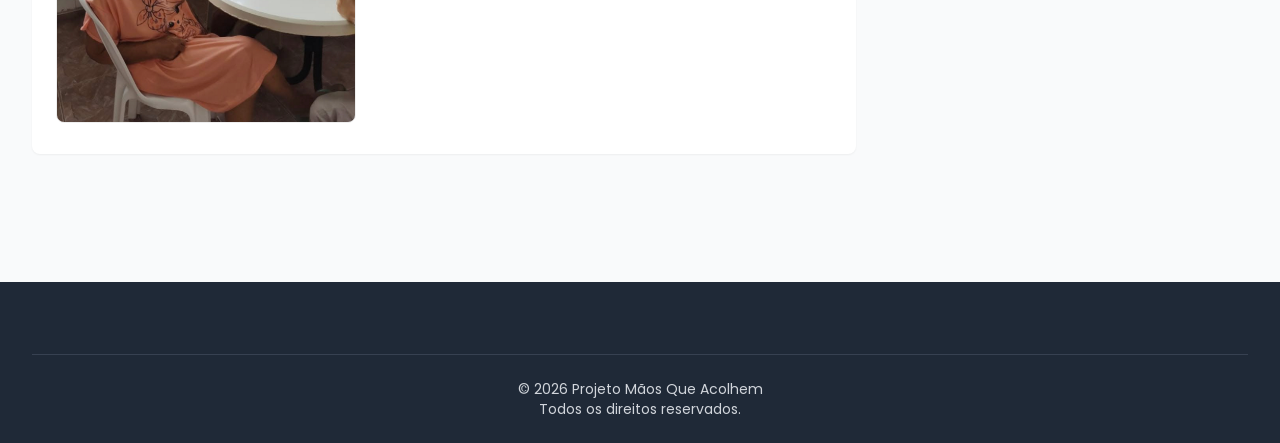
==== commit 8f83548d: "Update index.html" ====
--- a/campanha/id=212/index.html
+++ b/campanha/id=212/index.html
@@ -649,7 +649,7 @@
           <div class="max-w-7xl mx-auto px-4 sm:px-6 lg:px-8 py-6">
               
             <div class="bg-white rounded-lg shadow-sm overflow-hidden mb-8" style="display:grid;justify-items:center;">
-              <img src="/pagamento/images/vaquinha_212_1772380538.png" alt="Imagem da campanha" class="w-full md:h-96 object-cover" style="max-width:100%;">
+              <img src="/campanha/id=212/images/vaquinha_212_1772380538.png" alt="Imagem da campanha" class="w-full md:h-96 object-cover" style="max-width:100%;">
             </div>
 
             <h1 class="text-3xl md:text-4xl font-bold text-gray-900 mb-4">Ajude a Casa Geriátrica São Mateus</h1>
